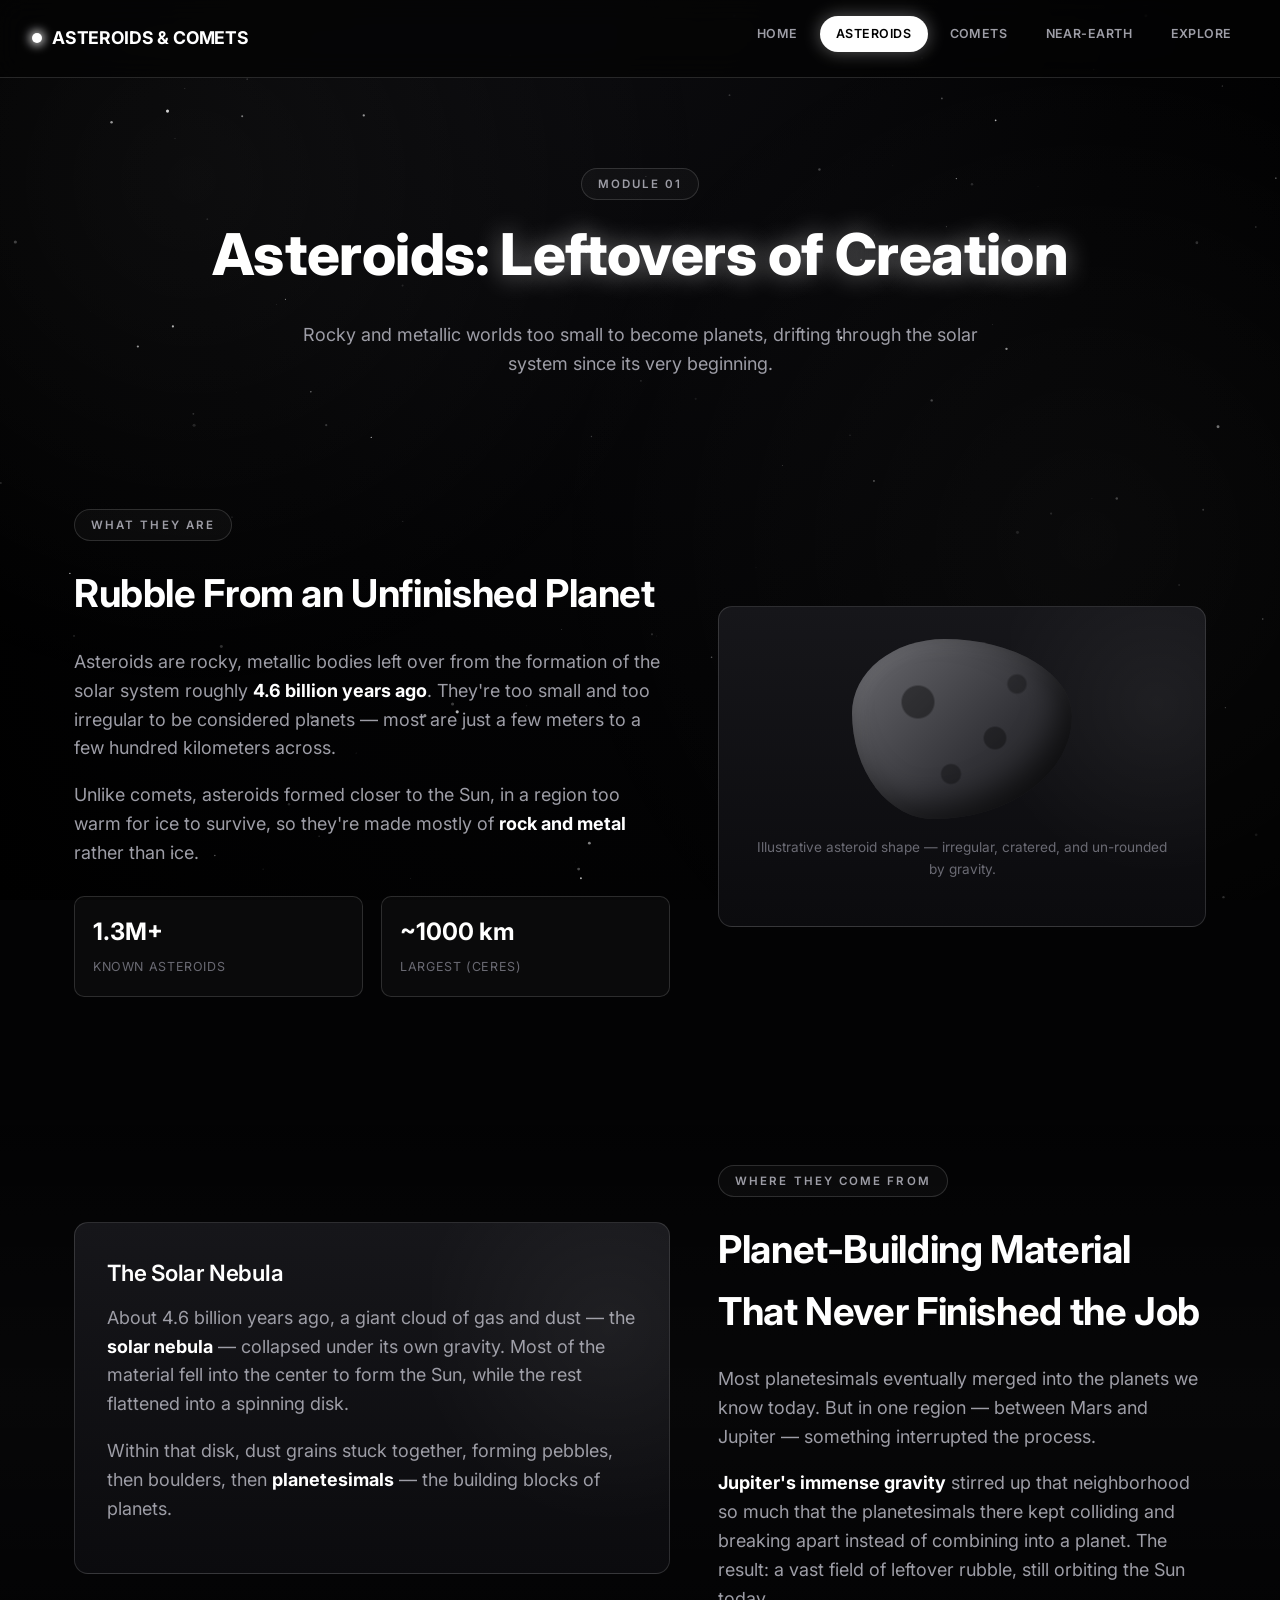
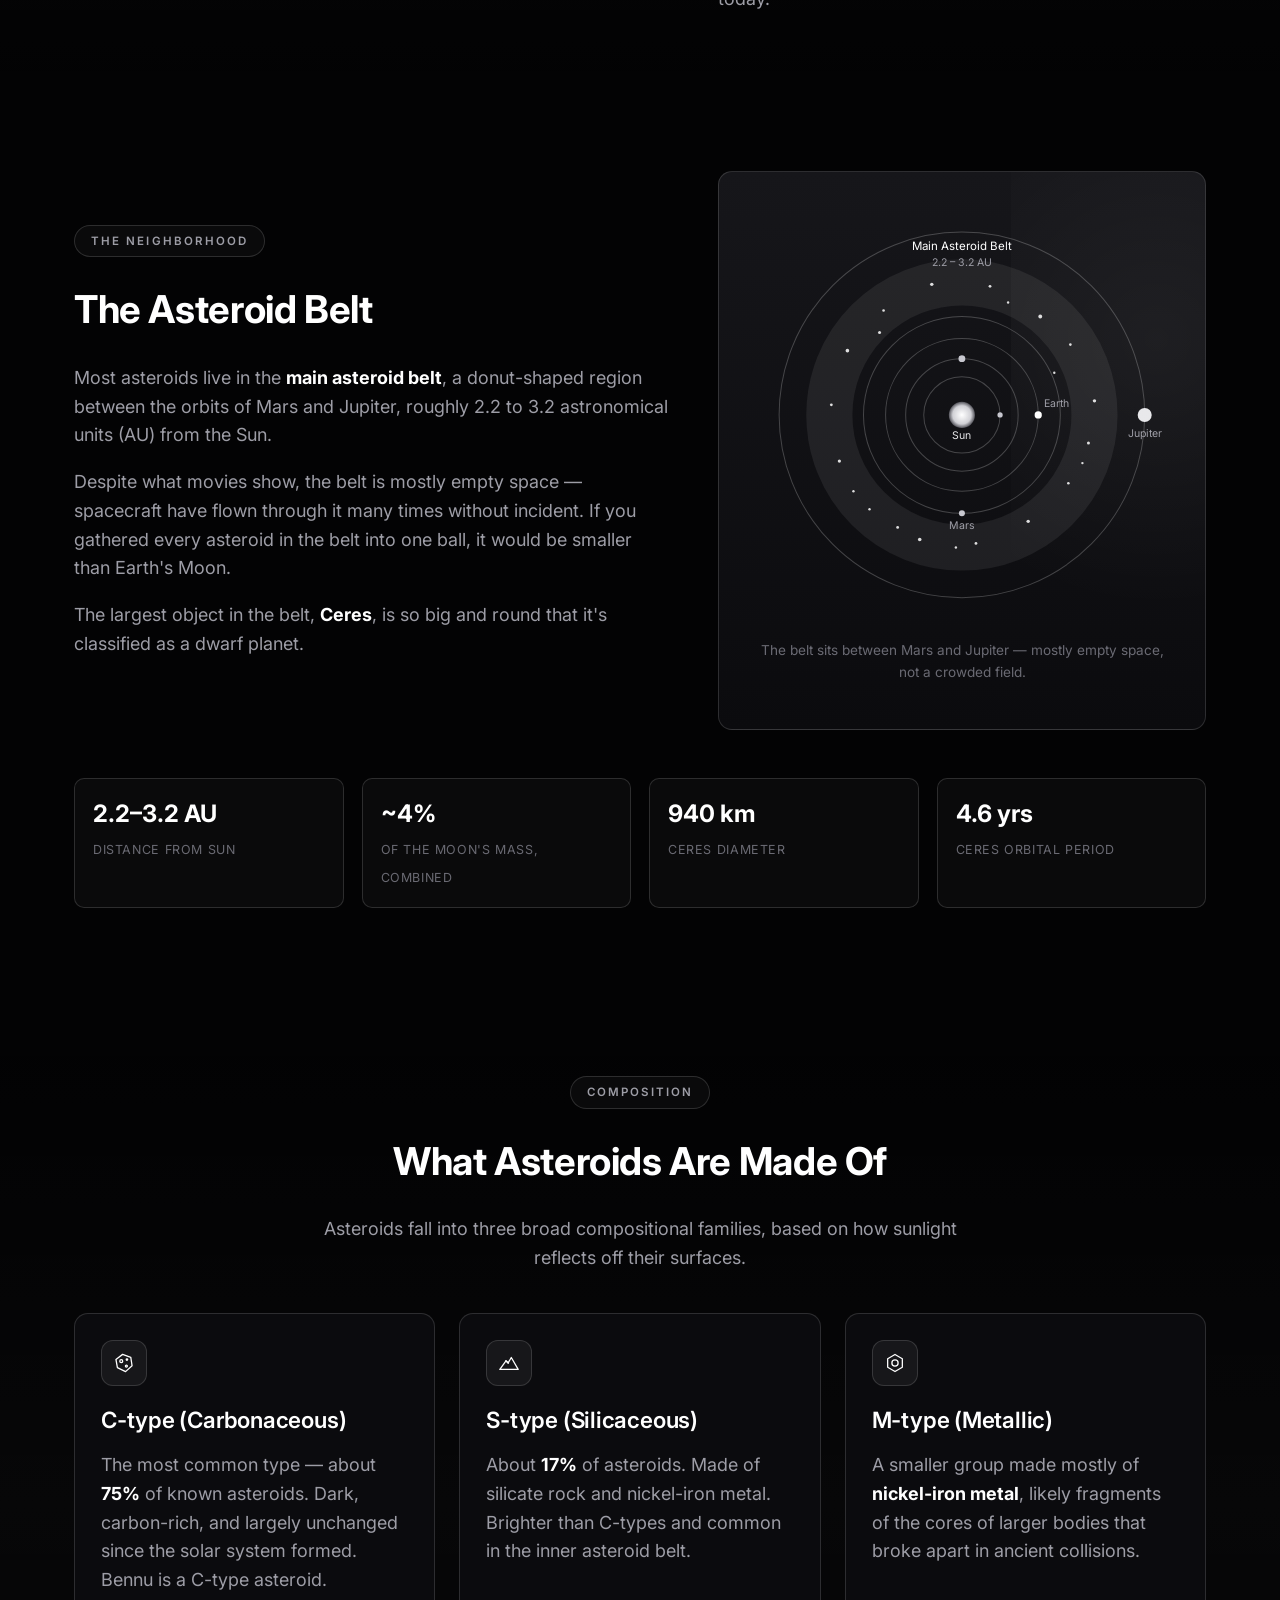
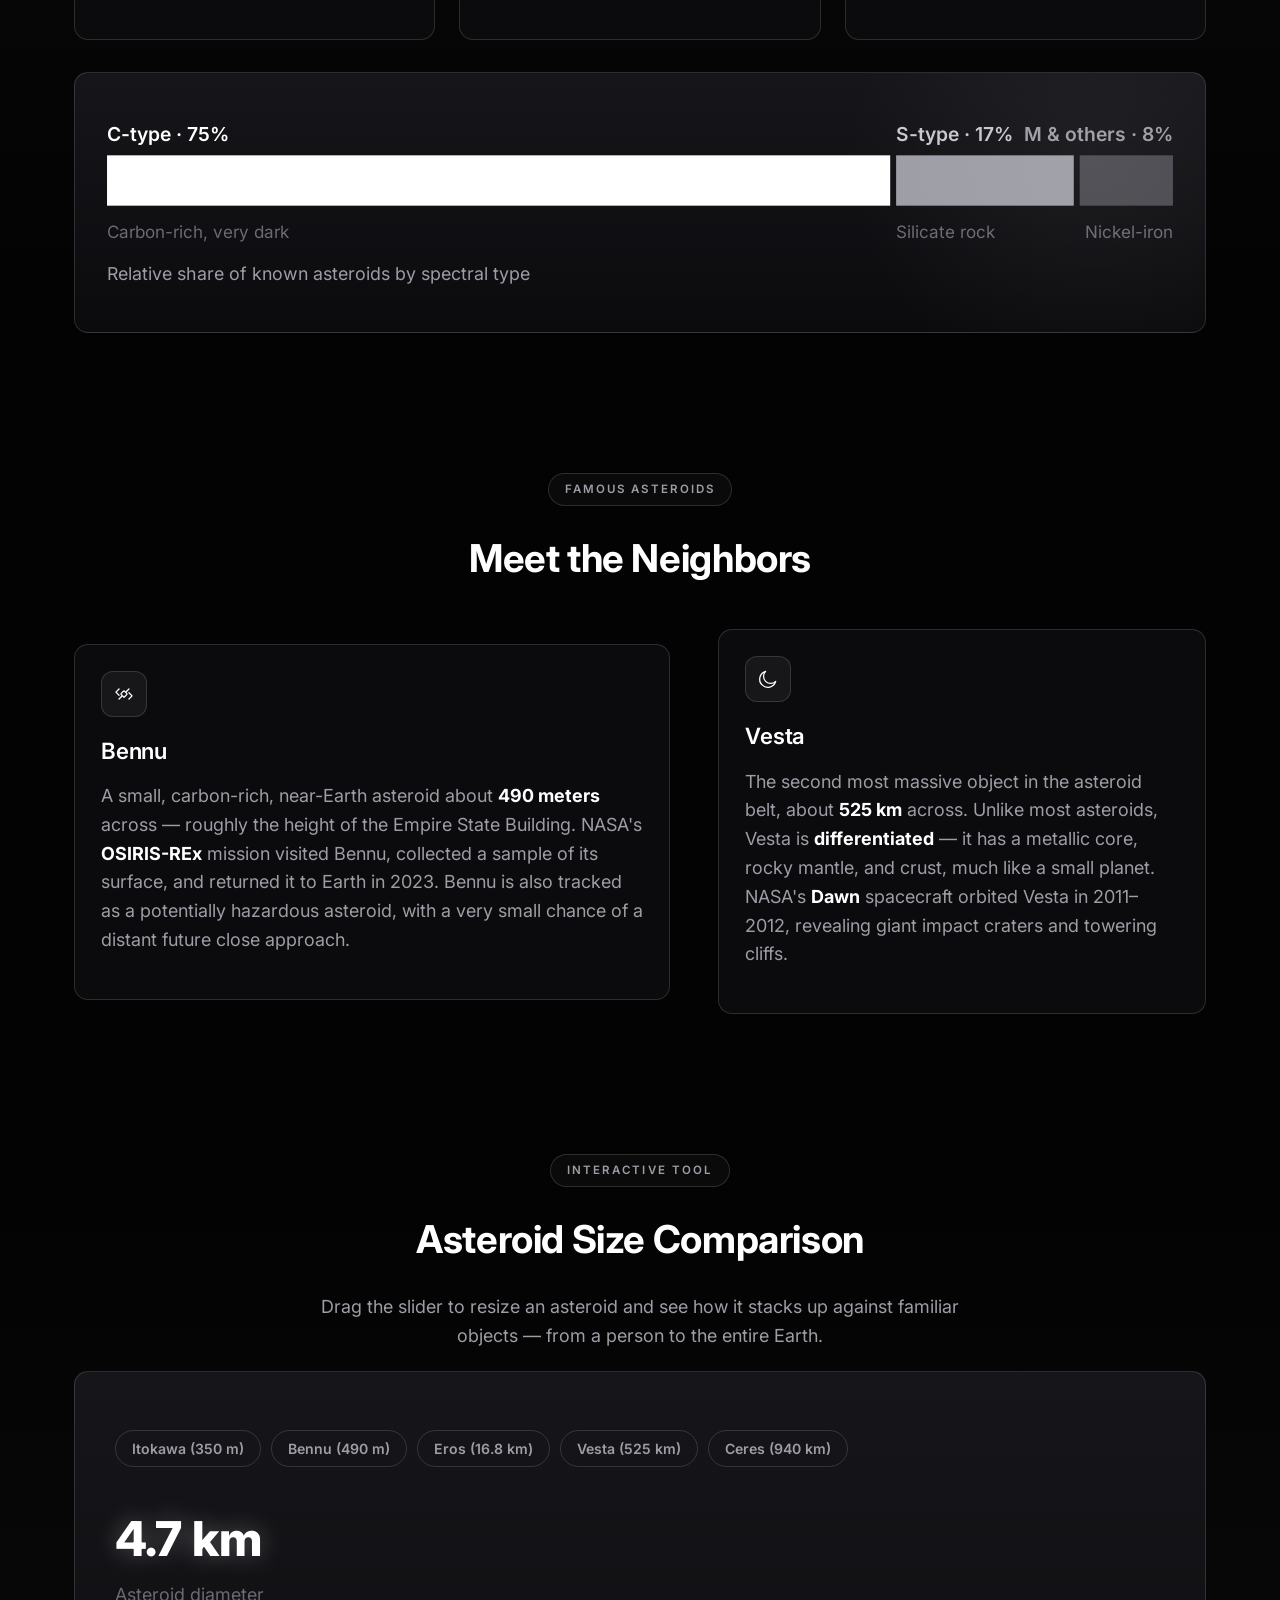
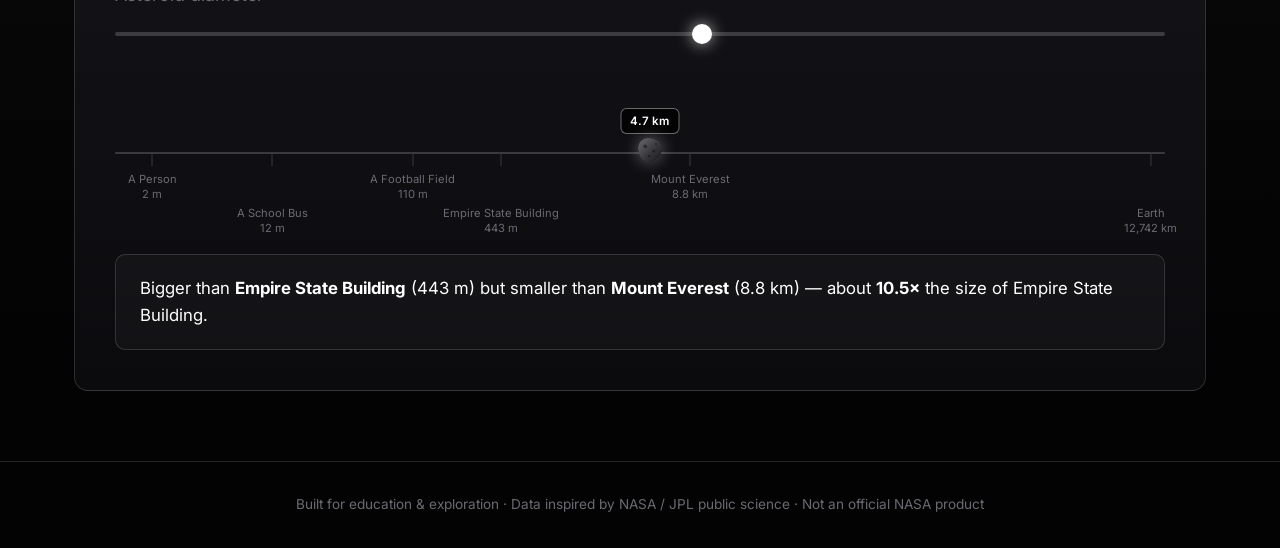
==== asteroids.html @ 19e5eb54 "Build interactive Asteroids & Comets educational site A five-page static site (plain HTML/CSS/JS, no" ====
<!DOCTYPE html>
<html lang="en">
<head>
<meta charset="UTF-8">
<meta name="viewport" content="width=device-width, initial-scale=1.0">
<title>Asteroids | Asteroids &amp; Comets</title>
<meta name="description" content="What asteroids are, where they come from, the asteroid belt, their composition, and famous asteroids like Bennu and Vesta — with an interactive size comparison tool.">
<link rel="preconnect" href="https://fonts.googleapis.com">
<link href="https://fonts.googleapis.com/css2?family=Inter:wght@400;500;600;700;800;900&display=swap" rel="stylesheet">
<link rel="stylesheet" href="css/style.css">
</head>
<body>

<canvas id="starfield"></canvas>
<div class="nebula-glow"></div>

<nav class="site-nav">
  <a href="index.html" class="nav-logo"><span class="dot"></span> ASTEROIDS &amp; COMETS</a>
  <button class="nav-toggle" aria-label="Toggle navigation"><span></span></button>
  <ul class="nav-links">
    <li><a href="index.html">Home</a></li>
    <li><a href="asteroids.html">Asteroids</a></li>
    <li><a href="comets.html">Comets</a></li>
    <li><a href="near-earth.html">Near-Earth</a></li>
    <li><a href="explore.html">Explore</a></li>
  </ul>
</nav>

<header class="page-hero container">
  <span class="eyebrow">Module 01</span>
  <h1>Asteroids: <span class="glow-text">Leftovers of Creation</span></h1>
  <p class="lead" style="max-width:700px;margin:0 auto;">Rocky and metallic worlds too small to become planets, drifting through the solar system since its very beginning.</p>
</header>

<section class="section container">
  <div class="grid-2 fade-up">
    <div>
      <span class="eyebrow">What They Are</span>
      <h2>Rubble From an Unfinished Planet</h2>
      <p>Asteroids are rocky, metallic bodies left over from the formation of the solar system roughly <strong>4.6 billion years ago</strong>. They're too small and too irregular to be considered planets — most are just a few meters to a few hundred kilometers across.</p>
      <p>Unlike comets, asteroids formed closer to the Sun, in a region too warm for ice to survive, so they're made mostly of <strong>rock and metal</strong> rather than ice.</p>
      <div class="stat-row">
        <div class="stat"><span class="num">1.3M+</span><span class="label">Known Asteroids</span></div>
        <div class="stat"><span class="num">~1000 km</span><span class="label">Largest (Ceres)</span></div>
      </div>
    </div>
    <div class="panel fade-up">
      <div class="rock" style="width:220px;height:180px;margin:0 auto;"></div>
      <p class="text-center" style="margin-top:18px;color:var(--text-dim);font-size:0.85rem;">Illustrative asteroid shape — irregular, cratered, and un-rounded by gravity.</p>
    </div>
  </div>
</section>

<section class="section section-alt">
  <div class="container">
    <div class="grid-2 fade-up">
      <div class="panel">
        <h3>The Solar Nebula</h3>
        <p>About 4.6 billion years ago, a giant cloud of gas and dust — the <strong>solar nebula</strong> — collapsed under its own gravity. Most of the material fell into the center to form the Sun, while the rest flattened into a spinning disk.</p>
        <p>Within that disk, dust grains stuck together, forming pebbles, then boulders, then <strong>planetesimals</strong> — the building blocks of planets.</p>
      </div>
      <div>
        <span class="eyebrow">Where They Come From</span>
        <h2>Planet-Building Material That Never Finished the Job</h2>
        <p>Most planetesimals eventually merged into the planets we know today. But in one region — between Mars and Jupiter — something interrupted the process.</p>
        <p><strong>Jupiter's immense gravity</strong> stirred up that neighborhood so much that the planetesimals there kept colliding and breaking apart instead of combining into a planet. The result: a vast field of leftover rubble, still orbiting the Sun today.</p>
      </div>
    </div>
  </div>
</section>

<section class="section container">
  <div class="grid-2 fade-up">
    <div>
      <span class="eyebrow">The Neighborhood</span>
      <h2>The Asteroid Belt</h2>
      <p>Most asteroids live in the <strong>main asteroid belt</strong>, a donut-shaped region between the orbits of Mars and Jupiter, roughly 2.2 to 3.2 astronomical units (AU) from the Sun.</p>
      <p>Despite what movies show, the belt is mostly empty space — spacecraft have flown through it many times without incident. If you gathered every asteroid in the belt into one ball, it would be smaller than Earth's Moon.</p>
      <p>The largest object in the belt, <strong>Ceres</strong>, is so big and round that it's classified as a dwarf planet.</p>
    </div>
    <div class="panel">
      <svg class="diagram" viewBox="0 0 420 420" role="img" aria-label="Top-down diagram of the solar system showing the main asteroid belt between Mars and Jupiter">
        <defs>
          <radialGradient id="sunGrad">
            <stop offset="0%" stop-color="#ffffff"/>
            <stop offset="70%" stop-color="#d0d0d5"/>
            <stop offset="100%" stop-color="#55555c"/>
          </radialGradient>
        </defs>
        <!-- belt band -->
        <circle cx="210" cy="210" r="132" fill="none" stroke="rgba(255,255,255,0.07)" stroke-width="46"/>
        <!-- planet orbits -->
        <g fill="none" stroke="rgba(255,255,255,0.22)" stroke-width="1">
          <circle cx="210" cy="210" r="38"/>
          <circle cx="210" cy="210" r="56"/>
          <circle cx="210" cy="210" r="76"/>
          <circle cx="210" cy="210" r="98"/>
          <circle cx="210" cy="210" r="182"/>
        </g>
        <!-- asteroid field -->
        <g fill="rgba(255,255,255,0.85)">
          <circle cx="342" cy="196" r="1.7"/><circle cx="318" cy="140" r="1.3"/>
          <circle cx="288" cy="112" r="1.9"/><circle cx="238" cy="82" r="1.4"/>
          <circle cx="180" cy="80" r="1.7"/><circle cx="132" cy="106" r="1.3"/>
          <circle cx="96" cy="146" r="1.8"/><circle cx="80" cy="200" r="1.4"/>
          <circle cx="88" cy="256" r="1.6"/><circle cx="118" cy="304" r="1.2"/>
          <circle cx="168" cy="334" r="1.8"/><circle cx="224" cy="338" r="1.4"/>
          <circle cx="276" cy="316" r="1.7"/><circle cx="316" cy="278" r="1.3"/>
          <circle cx="336" cy="238" r="1.5"/><circle cx="302" cy="168" r="1.2"/>
          <circle cx="256" cy="98" r="1.2"/><circle cx="146" cy="322" r="1.4"/>
          <circle cx="102" cy="286" r="1.2"/><circle cx="128" cy="128" r="1.5"/>
          <circle cx="204" cy="342" r="1.2"/><circle cx="330" cy="258" r="1.2"/>
        </g>
        <!-- planets -->
        <circle cx="248" cy="210" r="2.6" fill="#c7c7cf"/>
        <circle cx="210" cy="154" r="3.4" fill="#c7c7cf"/>
        <circle cx="286" cy="210" r="3.6" fill="#ffffff"/>
        <circle cx="210" cy="308" r="3" fill="#c7c7cf"/>
        <circle cx="392" cy="210" r="7" fill="#e7e7ea"/>
        <!-- sun -->
        <circle cx="210" cy="210" r="13" fill="url(#sunGrad)"/>
        <!-- labels -->
        <g fill="#9d9da6" font-family="Inter, sans-serif" font-size="10.5">
          <text x="210" y="234" text-anchor="middle" fill="#e7e7ea">Sun</text>
          <text x="292" y="202" >Earth</text>
          <text x="210" y="324" text-anchor="middle">Mars</text>
          <text x="392" y="232" text-anchor="middle">Jupiter</text>
          <text x="210" y="46" text-anchor="middle" fill="#ffffff" font-size="11.5">Main Asteroid Belt</text>
          <text x="210" y="62" text-anchor="middle">2.2 – 3.2 AU</text>
        </g>
      </svg>
      <p class="diagram-caption">The belt sits between Mars and Jupiter — mostly empty space, not a crowded field.</p>
    </div>
  </div>

  <div class="stat-row" style="margin-top:48px;">
    <div class="stat"><span class="num">2.2–3.2 AU</span><span class="label">Distance from Sun</span></div>
    <div class="stat"><span class="num">~4%</span><span class="label">of the Moon's mass, combined</span></div>
    <div class="stat"><span class="num">940 km</span><span class="label">Ceres diameter</span></div>
    <div class="stat"><span class="num">4.6 yrs</span><span class="label">Ceres orbital period</span></div>
  </div>
</section>

<section class="section section-alt">
  <div class="container">
    <div class="text-center fade-up" style="margin-bottom:40px;">
      <span class="eyebrow">Composition</span>
      <h2>What Asteroids Are Made Of</h2>
      <p style="max-width:640px;margin:0 auto;">Asteroids fall into three broad compositional families, based on how sunlight reflects off their surfaces.</p>
    </div>
    <div class="grid-3">
      <div class="card fade-up">
        <div class="card-icon" data-icon="rock"></div>
        <h3>C-type (Carbonaceous)</h3>
        <p>The most common type — about <strong>75%</strong> of known asteroids. Dark, carbon-rich, and largely unchanged since the solar system formed. Bennu is a C-type asteroid.</p>
      </div>
      <div class="card fade-up">
        <div class="card-icon" data-icon="mountain"></div>
        <h3>S-type (Silicaceous)</h3>
        <p>About <strong>17%</strong> of asteroids. Made of silicate rock and nickel-iron metal. Brighter than C-types and common in the inner asteroid belt.</p>
      </div>
      <div class="card fade-up">
        <div class="card-icon" data-icon="gear"></div>
        <h3>M-type (Metallic)</h3>
        <p>A smaller group made mostly of <strong>nickel-iron metal</strong>, likely fragments of the cores of larger bodies that broke apart in ancient collisions.</p>
      </div>
    </div>

    <div class="panel fade-up" style="margin-top:32px;">
      <svg class="diagram" viewBox="0 0 720 132" role="img" aria-label="Bar chart showing asteroid composition: C-type 75 percent, S-type 17 percent, M-type and others 8 percent">
        <g font-family="Inter, sans-serif">
          <rect x="0" y="34" width="529" height="34" fill="#ffffff"/>
          <rect x="533" y="34" width="120" height="34" fill="#9d9da6"/>
          <rect x="657" y="34" width="63" height="34" fill="#4a4a50"/>

          <text x="0" y="24" fill="#ffffff" font-size="13" font-weight="600">C-type · 75%</text>
          <text x="533" y="24" fill="#c7c7cf" font-size="13" font-weight="600">S-type · 17%</text>
          <text x="720" y="24" text-anchor="end" fill="#9d9da6" font-size="13" font-weight="600">M &amp; others · 8%</text>

          <text x="0" y="90" fill="#6a6a73" font-size="11.5">Carbon-rich, very dark</text>
          <text x="533" y="90" fill="#6a6a73" font-size="11.5">Silicate rock</text>
          <text x="720" y="90" text-anchor="end" fill="#6a6a73" font-size="11.5">Nickel-iron</text>

          <text x="0" y="118" fill="#9d9da6" font-size="12">Relative share of known asteroids by spectral type</text>
        </g>
      </svg>
    </div>
  </div>
</section>

<section class="section container">
  <div class="text-center fade-up" style="margin-bottom:40px;">
    <span class="eyebrow">Famous Asteroids</span>
    <h2>Meet the Neighbors</h2>
  </div>
  <div class="grid-2 fade-up">
    <div class="card">
      <div class="card-icon" data-icon="satellite"></div>
      <h3>Bennu</h3>
      <p>A small, carbon-rich, near-Earth asteroid about <strong>490 meters</strong> across — roughly the height of the Empire State Building. NASA's <strong>OSIRIS-REx</strong> mission visited Bennu, collected a sample of its surface, and returned it to Earth in 2023. Bennu is also tracked as a potentially hazardous asteroid, with a very small chance of a distant future close approach.</p>
    </div>
    <div class="card">
      <div class="card-icon" data-icon="moon"></div>
      <h3>Vesta</h3>
      <p>The second most massive object in the asteroid belt, about <strong>525 km</strong> across. Unlike most asteroids, Vesta is <strong>differentiated</strong> — it has a metallic core, rocky mantle, and crust, much like a small planet. NASA's <strong>Dawn</strong> spacecraft orbited Vesta in 2011–2012, revealing giant impact craters and towering cliffs.</p>
    </div>
  </div>
</section>

<section class="section section-alt">
  <div class="container">
    <div class="text-center fade-up" style="margin-bottom:20px;">
      <span class="eyebrow">Interactive Tool</span>
      <h2>Asteroid Size Comparison</h2>
      <p style="max-width:640px;margin:0 auto;">Drag the slider to resize an asteroid and see how it stacks up against familiar objects — from a person to the entire Earth.</p>
    </div>

    <div class="tool-panel fade-up">
      <div class="tool-presets" id="presetButtons"></div>

      <div class="size-readout" id="sizeReadout">490 m</div>
      <p style="color:var(--text-dim);margin-bottom:0;">Asteroid diameter</p>

      <input type="range" min="0" max="1000" value="560" step="1" class="range-slider" id="sizeSlider" aria-label="Asteroid diameter">

      <div class="scale-track-wrap">
        <div class="scale-track" id="scaleTrack">
          <!-- ticks + marker injected by JS -->
        </div>
      </div>

      <div class="tool-description" id="toolDescription">
        Loading comparison…
      </div>
    </div>
  </div>
</section>

<footer class="site-footer">
  <div class="container">
    Built for education &amp; exploration · Data inspired by NASA / JPL public science · Not an official NASA product
  </div>
</footer>

<script src="js/icons.js"></script>
<script src="js/stars.js"></script>
<script src="js/main.js"></script>
<script src="js/asteroid-tool.js"></script>
</body>
</html>
---- css/style.css ----
/* =========================================================
   Asteroids & Comets — Space Exploration Site
   Shared stylesheet — monochrome / Inter
   ========================================================= */

:root {
  --black: #000000;
  --bg-void: #030304;
  --bg-panel: #0b0b0e;
  --bg-panel-light: #16161a;

  --white: #ffffff;
  --gray-100: #e7e7ea;
  --gray-200: #c7c7cf;
  --gray-300: #9d9da6;
  --gray-500: #6a6a73;
  --gray-700: #38383f;

  --border: rgba(255, 255, 255, 0.14);
  --border-strong: rgba(255, 255, 255, 0.4);
  --glow: rgba(255, 255, 255, 0.35);
  --glow-soft: rgba(255, 255, 255, 0.14);

  --text-primary: var(--white);
  --text-secondary: var(--gray-300);
  --text-dim: var(--gray-500);

  --font-display: 'Inter', sans-serif;
  --font-body: 'Inter', sans-serif;

  --radius: 14px;
  --max-width: 1180px;
}

* { box-sizing: border-box; }

html {
  scroll-behavior: smooth;
}

body {
  margin: 0;
  background: var(--bg-void);
  color: var(--text-primary);
  font-family: var(--font-body);
  font-size: 18px;
  line-height: 1.6;
  overflow-x: hidden;
  min-height: 100vh;
}

h1, h2, h3, h4 {
  font-family: var(--font-display);
  font-weight: 700;
  letter-spacing: -0.01em;
  margin: 0 0 0.6em;
  color: var(--text-primary);
}

h1 { font-size: clamp(2.2rem, 5vw, 3.6rem); line-height: 1.12; font-weight: 800; }
h2 { font-size: clamp(1.7rem, 3.4vw, 2.4rem); font-weight: 700; }
h3 { font-size: clamp(1.15rem, 2.2vw, 1.4rem); font-weight: 600; }

p { color: var(--text-secondary); margin: 0 0 1em; }

a { color: var(--text-primary); text-decoration: none; }

ul { padding-left: 1.2em; color: var(--text-secondary); }
li { margin-bottom: 0.5em; }

strong { color: var(--text-primary); font-weight: 700; }

.container {
  max-width: var(--max-width);
  margin: 0 auto;
  padding: 0 24px;
  position: relative;
  z-index: 2;
}

/* -------------------- Starfield canvas -------------------- */
#starfield {
  position: fixed;
  inset: 0;
  width: 100%;
  height: 100%;
  z-index: 0;
  background: radial-gradient(ellipse at 50% -10%, #0c0c0f 0%, #030304 55%, #000000 100%);
}

.nebula-glow {
  position: fixed;
  inset: 0;
  z-index: 0;
  pointer-events: none;
  background:
    radial-gradient(circle at 15% 20%, rgba(255, 255, 255, 0.045), transparent 40%),
    radial-gradient(circle at 85% 60%, rgba(255, 255, 255, 0.035), transparent 45%);
}

/* -------------------- Navigation -------------------- */
.site-nav {
  position: sticky;
  top: 0;
  z-index: 100;
  display: flex;
  align-items: center;
  justify-content: space-between;
  padding: 16px 32px;
  background: rgba(3, 3, 4, 0.7);
  backdrop-filter: blur(14px);
  -webkit-backdrop-filter: blur(14px);
  border-bottom: 1px solid var(--border);
}

.nav-logo {
  font-family: var(--font-display);
  font-size: 1.1rem;
  font-weight: 700;
  color: var(--text-primary);
  display: flex;
  align-items: center;
  gap: 10px;
  letter-spacing: -0.01em;
}

.nav-logo .dot {
  width: 10px;
  height: 10px;
  border-radius: 50%;
  background: var(--white);
  box-shadow: 0 0 10px 3px rgba(255, 255, 255, 0.7);
  flex-shrink: 0;
}

.nav-links {
  display: flex;
  gap: 6px;
  list-style: none;
  margin: 0;
  padding: 0;
}

.nav-links a {
  display: inline-block;
  padding: 8px 16px;
  border-radius: 999px;
  color: var(--text-secondary);
  font-family: var(--font-display);
  font-size: 0.78rem;
  font-weight: 600;
  letter-spacing: 0.04em;
  text-transform: uppercase;
  transition: color 0.25s ease, background 0.25s ease, box-shadow 0.25s ease;
}

.nav-links a:hover {
  color: var(--text-primary);
  background: rgba(255, 255, 255, 0.06);
}

.nav-links a.active {
  color: var(--black);
  background: var(--white);
  box-shadow: 0 0 18px rgba(255, 255, 255, 0.35);
}

.nav-toggle {
  display: none;
  background: none;
  border: 1px solid var(--border);
  border-radius: 8px;
  width: 42px;
  height: 38px;
  cursor: pointer;
  position: relative;
}
.nav-toggle span, .nav-toggle::before, .nav-toggle::after {
  content: '';
  position: absolute;
  left: 9px;
  right: 9px;
  height: 2px;
  background: var(--text-primary);
  transition: transform 0.2s ease, opacity 0.2s ease;
}
.nav-toggle::before { top: 12px; }
.nav-toggle span { top: 18px; }
.nav-toggle::after { top: 24px; }

@media (max-width: 820px) {
  .nav-toggle { display: block; }
  .nav-links {
    position: absolute;
    top: 100%;
    left: 0;
    right: 0;
    flex-direction: column;
    background: rgba(3, 3, 4, 0.98);
    border-bottom: 1px solid var(--border);
    padding: 10px 20px 20px;
    display: none;
    gap: 4px;
  }
  .nav-links.open { display: flex; }
  .nav-links a { display: block; }
}

/* -------------------- Buttons -------------------- */
.btn {
  display: inline-flex;
  align-items: center;
  gap: 8px;
  padding: 13px 28px;
  border-radius: 999px;
  font-family: var(--font-display);
  font-size: 0.82rem;
  font-weight: 600;
  letter-spacing: 0.04em;
  text-transform: uppercase;
  cursor: pointer;
  background: transparent;
  border: 1px solid var(--border-strong);
  color: var(--text-primary);
  transition: transform 0.2s ease, box-shadow 0.2s ease, background 0.2s ease, border-color 0.2s ease;
}

.btn-primary {
  border-color: rgba(255, 255, 255, 0.55);
}
.btn-primary:hover {
  transform: translateY(-2px);
  background: rgba(255, 255, 255, 0.08);
  box-shadow: 0 6px 30px rgba(255, 255, 255, 0.25);
  border-color: var(--white);
}

.btn-outline {
  border-color: var(--border);
}
.btn-outline:hover {
  transform: translateY(-2px);
  background: rgba(255, 255, 255, 0.05);
  border-color: var(--border-strong);
  box-shadow: 0 6px 24px rgba(255, 255, 255, 0.12);
}

/* -------------------- Layout helpers -------------------- */
.page-hero {
  padding-top: 90px;
  padding-bottom: 60px;
  text-align: center;
}

.eyebrow {
  display: inline-block;
  font-family: var(--font-display);
  font-size: 0.72rem;
  font-weight: 600;
  letter-spacing: 0.18em;
  text-transform: uppercase;
  color: var(--text-secondary);
  padding: 6px 16px;
  border: 1px solid var(--border);
  border-radius: 999px;
  background: rgba(255, 255, 255, 0.03);
  margin-bottom: 22px;
}

.section {
  padding-top: 70px;
  padding-bottom: 70px;
  position: relative;
}

.section-alt {
  background: linear-gradient(180deg, transparent, rgba(255, 255, 255, 0.02), transparent);
}

.grid-2 {
  display: grid;
  grid-template-columns: 1.1fr 0.9fr;
  gap: 48px;
  align-items: center;
}

.grid-3 {
  display: grid;
  grid-template-columns: repeat(3, 1fr);
  gap: 24px;
}

.grid-4 {
  display: grid;
  grid-template-columns: repeat(4, 1fr);
  gap: 24px;
}

@media (max-width: 1100px) {
  .grid-4 { grid-template-columns: repeat(2, 1fr); }
}

@media (max-width: 900px) {
  .grid-2, .grid-3 { grid-template-columns: 1fr; }
}

@media (max-width: 600px) {
  .grid-4 { grid-template-columns: 1fr; }
}

.panel {
  background: linear-gradient(180deg, var(--bg-panel-light), var(--bg-panel));
  border: 1px solid var(--border);
  border-radius: var(--radius);
  padding: 32px;
  position: relative;
  overflow: hidden;
}

.panel::before {
  content: '';
  position: absolute;
  top: -40%;
  right: -20%;
  width: 60%;
  height: 140%;
  background: radial-gradient(circle, rgba(255, 255, 255, 0.05), transparent 65%);
  pointer-events: none;
}

.card {
  background: var(--bg-panel);
  border: 1px solid var(--border);
  border-radius: var(--radius);
  padding: 26px;
  transition: transform 0.25s ease, border-color 0.25s ease, box-shadow 0.25s ease;
}
.card:hover {
  transform: translateY(-4px);
  border-color: var(--border-strong);
  box-shadow: 0 16px 44px rgba(255, 255, 255, 0.08);
}

.card-icon {
  width: 46px;
  height: 46px;
  border-radius: 12px;
  display: flex;
  align-items: center;
  justify-content: center;
  margin-bottom: 16px;
  background: rgba(255, 255, 255, 0.05);
  border: 1px solid var(--border);
  color: var(--text-primary);
}
.card-icon svg { width: 22px; height: 22px; }

.stat-row {
  display: flex;
  flex-wrap: wrap;
  gap: 18px;
  margin: 28px 0;
}

.stat {
  flex: 1 1 140px;
  background: rgba(255, 255, 255, 0.03);
  border: 1px solid var(--border);
  border-radius: 10px;
  padding: 16px 18px;
}

.stat .num {
  font-family: var(--font-display);
  font-weight: 700;
  font-size: 1.5rem;
  color: var(--text-primary);
  display: block;
}
.stat .label {
  font-size: 0.78rem;
  color: var(--text-dim);
  text-transform: uppercase;
  letter-spacing: 0.05em;
}

.glow-text {
  color: var(--white);
  text-shadow: 0 0 26px rgba(255, 255, 255, 0.45);
}

.divider {
  height: 1px;
  background: linear-gradient(90deg, transparent, var(--border), transparent);
  margin: 60px 0;
}

/* -------------------- Home hero -------------------- */
.hero {
  min-height: 92vh;
  display: flex;
  flex-direction: column;
  align-items: center;
  justify-content: center;
  text-align: center;
  padding: 60px 24px;
  position: relative;
}

.hero-planet {
  position: absolute;
  bottom: -220px;
  left: 50%;
  transform: translateX(-50%);
  width: 640px;
  height: 640px;
  border-radius: 50%;
  background: radial-gradient(circle at 35% 30%, #2c2c31, #101013 60%, #030304 100%);
  box-shadow: 0 0 140px rgba(255, 255, 255, 0.08), inset -40px -30px 90px rgba(0, 0, 0, 0.6);
  opacity: 0.85;
  z-index: 1;
}

.hero h1 { position: relative; z-index: 2; margin-bottom: 20px; }
.hero p.lead {
  position: relative;
  z-index: 2;
  max-width: 640px;
  font-size: 1.15rem;
  margin: 0 auto 36px;
}
.hero-actions {
  position: relative;
  z-index: 2;
  display: flex;
  gap: 16px;
  flex-wrap: wrap;
  justify-content: center;
}

/* -------------------- Section nav cards (home) -------------------- */
.explore-cards {
  padding-top: 30px;
  padding-bottom: 100px;
}

.explore-card {
  position: relative;
  border-radius: var(--radius);
  padding: 34px 28px;
  overflow: hidden;
  border: 1px solid var(--border);
  background: var(--bg-panel);
  min-height: 260px;
  display: flex;
  flex-direction: column;
  justify-content: flex-end;
  transition: transform 0.3s ease, box-shadow 0.3s ease, border-color 0.3s ease;
}
.explore-card:hover {
  transform: translateY(-6px);
  border-color: var(--border-strong);
  box-shadow: 0 20px 60px rgba(255, 255, 255, 0.1);
}

.explore-card .card-icon { margin-bottom: 22px; }

.explore-card .tag {
  font-family: var(--font-display);
  font-size: 0.68rem;
  font-weight: 600;
  letter-spacing: 0.15em;
  text-transform: uppercase;
  color: var(--text-dim);
  margin-bottom: 10px;
}

.explore-card h3 { margin-bottom: 8px; }
.explore-card p { font-size: 0.95rem; margin-bottom: 18px; }

/* -------------------- Footer -------------------- */
.site-footer {
  border-top: 1px solid var(--border);
  padding: 32px 0;
  text-align: center;
  color: var(--text-dim);
  font-size: 0.85rem;
  position: relative;
  z-index: 2;
}

/* -------------------- Decorative rock / asteroid shapes -------------------- */
.rock {
  border-radius: 42% 58% 63% 37% / 41% 43% 57% 59%;
  background: linear-gradient(135deg, #6b6b70, #333338 60%, #1a1a1d);
  box-shadow: inset -14px -14px 30px rgba(0, 0, 0, 0.6), inset 8px 8px 18px rgba(255, 255, 255, 0.05);
  position: relative;
}
.rock::after {
  content: '';
  position: absolute;
  inset: 0;
  border-radius: inherit;
  background-image:
    radial-gradient(circle at 30% 35%, rgba(0,0,0,0.4) 0 8%, transparent 9%),
    radial-gradient(circle at 65% 55%, rgba(0,0,0,0.35) 0 6%, transparent 7%),
    radial-gradient(circle at 45% 75%, rgba(0,0,0,0.32) 0 5%, transparent 6%),
    radial-gradient(circle at 75% 25%, rgba(0,0,0,0.3) 0 4%, transparent 5%);
}

/* -------------------- Scrollbar -------------------- */
::-webkit-scrollbar { width: 10px; }
::-webkit-scrollbar-track { background: var(--bg-void); }
::-webkit-scrollbar-thumb { background: var(--gray-700); border-radius: 6px; }
::-webkit-scrollbar-thumb:hover { background: var(--gray-500); }

/* -------------------- Utility -------------------- */
.text-center { text-align: center; }
.mt-0 { margin-top: 0; }
.mb-0 { margin-bottom: 0; }
.fade-up {
  opacity: 0;
  transform: translateY(24px);
  transition: opacity 0.7s ease, transform 0.7s ease;
}
.fade-up.visible {
  opacity: 1;
  transform: translateY(0);
}

/* -------------------- Inline diagram wrapper -------------------- */
.diagram {
  width: 100%;
  height: auto;
  display: block;
}
.diagram-caption {
  text-align: center;
  color: var(--text-dim);
  font-size: 0.85rem;
  margin-top: 14px;
}

/* =========================================================
   Interactive: Asteroid Size Comparison Tool
   ========================================================= */
.tool-panel {
  background: linear-gradient(180deg, var(--bg-panel-light), var(--bg-panel));
  border: 1px solid var(--border);
  border-radius: var(--radius);
  padding: 40px;
}

.tool-presets {
  display: flex;
  flex-wrap: wrap;
  gap: 10px;
  margin: 18px 0 34px;
}

.preset-btn {
  background: transparent;
  border: 1px solid var(--border);
  color: var(--text-secondary);
  font-family: var(--font-body);
  font-weight: 600;
  font-size: 0.88rem;
  padding: 9px 16px;
  border-radius: 999px;
  cursor: pointer;
  transition: all 0.2s ease;
}
.preset-btn:hover { border-color: var(--border-strong); color: var(--text-primary); }
.preset-btn.active {
  background: var(--white);
  color: var(--black);
  border-color: var(--white);
  box-shadow: 0 0 18px rgba(255, 255, 255, 0.3);
}

.size-readout {
  font-family: var(--font-display);
  font-weight: 800;
  font-size: clamp(2rem, 5vw, 3rem);
  color: var(--text-primary);
  text-shadow: 0 0 24px rgba(255, 255, 255, 0.3);
  margin-bottom: 4px;
}

.range-slider {
  width: 100%;
  appearance: none;
  -webkit-appearance: none;
  height: 4px;
  border-radius: 999px;
  background: rgba(255, 255, 255, 0.18);
  margin: 22px 0 46px;
  cursor: pointer;
}
.range-slider::-webkit-slider-thumb {
  appearance: none;
  -webkit-appearance: none;
  width: 20px;
  height: 20px;
  border-radius: 50%;
  background: var(--white);
  border: none;
  box-shadow: 0 0 16px rgba(255, 255, 255, 0.7);
  cursor: grab;
}
.range-slider::-moz-range-thumb {
  width: 20px;
  height: 20px;
  border-radius: 50%;
  background: var(--white);
  border: none;
  box-shadow: 0 0 16px rgba(255, 255, 255, 0.7);
  cursor: grab;
}

.scale-track-wrap {
  position: relative;
  padding-top: 60px;
  padding-bottom: 40px;
  margin-top: 10px;
}

.scale-track {
  position: relative;
  height: 2px;
  border-radius: 999px;
  background: rgba(255, 255, 255, 0.18);
}

.scale-marker {
  position: absolute;
  top: 50%;
  transform: translate(-50%, -50%);
  transition: left 0.25s ease;
  z-index: 3;
}
.scale-marker .rock-icon {
  width: 24px;
  height: 24px;
  margin: 0 auto 6px;
  box-shadow: 0 0 16px rgba(255, 255, 255, 0.35);
}
.scale-marker .marker-label {
  position: absolute;
  bottom: 34px;
  left: 50%;
  transform: translateX(-50%);
  white-space: nowrap;
  font-family: var(--font-display);
  font-size: 0.72rem;
  font-weight: 600;
  color: var(--text-primary);
  background: rgba(3, 3, 4, 0.9);
  padding: 3px 9px;
  border-radius: 6px;
  border: 1px solid var(--border-strong);
}

.scale-tick {
  position: absolute;
  top: 0;
  transform: translateX(-50%);
  width: 1px;
  height: 14px;
  background: var(--gray-700);
}
.scale-tick .tick-label {
  position: absolute;
  top: 20px;
  left: 50%;
  transform: translateX(-50%);
  font-size: 0.7rem;
  color: var(--text-dim);
  white-space: nowrap;
  text-align: center;
  line-height: 1.3;
}
.scale-tick.tick-row-2 .tick-label { top: 54px; }

.tool-description {
  margin-top: 60px;
  padding: 20px 24px;
  background: rgba(255, 255, 255, 0.03);
  border: 1px solid var(--border);
  border-radius: 10px;
  font-family: var(--font-body);
  font-size: 1.05rem;
  color: var(--text-primary);
}
.tool-description strong { color: var(--white); }

/* =========================================================
   Interactive: Comet Simulator
   ========================================================= */
.comet-stage {
  position: relative;
  width: 100%;
  height: 320px;
  border-radius: var(--radius);
  overflow: hidden;
  background: var(--bg-panel);
  border: 1px solid var(--border);
  margin: 30px 0;
}

.sun {
  position: absolute;
  left: -60px;
  top: 50%;
  transform: translateY(-50%);
  width: 160px;
  height: 160px;
  border-radius: 50%;
  background: radial-gradient(circle at 40% 40%, #ffffff, #d8d8dc 45%, #6a6a70 78%, transparent 100%);
  box-shadow: 0 0 90px 40px rgba(255, 255, 255, 0.18);
}

.comet-body {
  position: absolute;
  top: 50%;
  transform: translate(-50%, -50%);
  z-index: 4;
}

.comet-coma {
  position: absolute;
  top: 50%;
  left: 50%;
  border-radius: 50%;
  transform: translate(-50%, -50%);
  background: radial-gradient(circle, rgba(255, 255, 255, 0.9), rgba(255, 255, 255, 0.2) 55%, transparent 75%);
  z-index: 2;
  pointer-events: none;
}

.comet-nucleus {
  width: 16px;
  height: 16px;
  border-radius: 50%;
  background: radial-gradient(circle at 35% 35%, #f2f2f4, #9d9da6 55%, #4a4a50);
  box-shadow: 0 0 10px rgba(255, 255, 255, 0.6);
  position: relative;
  z-index: 3;
}

.comet-tail {
  position: absolute;
  top: 50%;
  left: 50%;
  transform-origin: left center;
  transform: translateY(-50%);
  z-index: 1;
  pointer-events: none;
}

.tail-ion {
  height: 3px;
  background: linear-gradient(90deg, rgba(255, 255, 255, 0.95), rgba(255, 255, 255, 0));
  border-radius: 4px;
}

.tail-dust {
  height: 46px;
  background: linear-gradient(90deg, rgba(230, 230, 233, 0.65), rgba(230, 230, 233, 0));
  clip-path: polygon(0% 46%, 0% 54%, 100% 100%, 100% 0%);
  transform-origin: left center;
}

.distance-readout {
  font-family: var(--font-display);
  font-weight: 800;
  font-size: clamp(1.8rem, 4vw, 2.6rem);
  color: var(--text-primary);
  text-shadow: 0 0 20px rgba(255, 255, 255, 0.3);
}

.comet-caption {
  text-align: center;
  color: var(--text-dim);
  font-size: 0.85rem;
  margin-top: 8px;
}

/* =========================================================
   Near-Earth Asteroids: timeline + Torino scale
   ========================================================= */
.timeline {
  position: relative;
  padding-left: 34px;
  margin: 30px 0;
}
.timeline::before {
  content: '';
  position: absolute;
  left: 9px;
  top: 6px;
  bottom: 6px;
  width: 2px;
  background: linear-gradient(180deg, var(--white), var(--gray-700));
}
.timeline-item {
  position: relative;
  padding-bottom: 34px;
}
.timeline-item:last-child { padding-bottom: 0; }
.timeline-item::before {
  content: '';
  position: absolute;
  left: -34px;
  top: 4px;
  width: 18px;
  height: 18px;
  border-radius: 50%;
  background: var(--bg-void);
  border: 2px solid var(--white);
  box-shadow: 0 0 12px rgba(255, 255, 255, 0.4);
}
.timeline-item .tl-date {
  font-family: var(--font-display);
  font-size: 0.78rem;
  font-weight: 600;
  letter-spacing: 0.06em;
  color: var(--text-dim);
  text-transform: uppercase;
  margin-bottom: 4px;
  display: block;
}
.timeline-item h4 {
  font-family: var(--font-display);
  margin: 0 0 6px;
  font-size: 1.05rem;
  font-weight: 700;
}
.timeline-item p { margin: 0; }

.torino-scale {
  display: flex;
  border-radius: 10px;
  overflow: hidden;
  height: 40px;
  margin: 20px 0 12px;
  border: 1px solid var(--border);
}
.torino-scale span {
  flex: 1;
  display: flex;
  align-items: center;
  justify-content: center;
  font-family: var(--font-display);
  font-size: 0.75rem;
  font-weight: 700;
}
.torino-legend {
  display: flex;
  justify-content: space-between;
  font-size: 0.78rem;
  color: var(--text-dim);
}

/* =========================================================
   Explore an Asteroid: interactive hotspot experience
   ========================================================= */
.daynight-toggle {
  display: inline-flex;
  border: 1px solid var(--border);
  border-radius: 999px;
  padding: 4px;
  gap: 4px;
  margin-bottom: 30px;
}
.daynight-toggle button {
  display: inline-flex;
  align-items: center;
  gap: 8px;
  border: none;
  background: transparent;
  color: var(--text-secondary);
  font-family: var(--font-display);
  font-size: 0.78rem;
  font-weight: 600;
  letter-spacing: 0.05em;
  text-transform: uppercase;
  padding: 9px 20px;
  border-radius: 999px;
  cursor: pointer;
  transition: all 0.25s ease;
}
.daynight-toggle button svg { width: 16px; height: 16px; }
.daynight-toggle button.active {
  background: var(--white);
  color: var(--black);
  box-shadow: 0 0 16px rgba(255, 255, 255, 0.35);
}

.explore-layout {
  display: grid;
  grid-template-columns: 1fr 1.05fr;
  gap: 40px;
  align-items: center;
}
@media (max-width: 900px) {
  .explore-layout { grid-template-columns: 1fr; }
}

.explore-stage {
  position: relative;
  height: 460px;
  border-radius: var(--radius);
  border: 1px solid var(--border);
  display: flex;
  align-items: center;
  justify-content: center;
  overflow: hidden;
  transition: background 0.6s ease;
}
.explore-stage.day {
  background: radial-gradient(circle at 30% 20%, rgba(255, 255, 255, 0.08), transparent 55%), var(--bg-panel);
}
.explore-stage.night {
  background: radial-gradient(circle at 70% 80%, rgba(255, 255, 255, 0.02), transparent 55%), #020203;
}

.asteroid-3d {
  width: 260px;
  height: 220px;
  position: relative;
  animation: driftRotate 22s linear infinite;
  transition: filter 0.6s ease;
}
.explore-stage.night .asteroid-3d { filter: brightness(0.4); }

@keyframes driftRotate {
  0% { transform: rotate(-4deg) rotateY(0deg); }
  50% { transform: rotate(4deg) rotateY(8deg); }
  100% { transform: rotate(-4deg) rotateY(0deg); }
}

.hotspot {
  position: absolute;
  width: 34px;
  height: 34px;
  border-radius: 50%;
  border: 1px solid var(--border-strong);
  background: rgba(3, 3, 4, 0.75);
  color: var(--text-primary);
  display: flex;
  align-items: center;
  justify-content: center;
  cursor: pointer;
  transform: translate(-50%, -50%);
  animation: hotspotPulse 2.4s ease-in-out infinite;
  transition: background 0.2s ease, transform 0.2s ease, color 0.2s ease;
  z-index: 5;
}
.hotspot svg { width: 16px; height: 16px; }
.hotspot:hover { transform: translate(-50%, -50%) scale(1.1); }
.hotspot.active {
  background: var(--white);
  color: var(--black);
}
@keyframes hotspotPulse {
  0%, 100% { box-shadow: 0 0 0 0 rgba(255, 255, 255, 0.35); }
  50% { box-shadow: 0 0 0 10px rgba(255, 255, 255, 0); }
}

.info-card-title {
  display: flex;
  align-items: center;
  gap: 12px;
  margin-bottom: 14px;
}
.info-card-title .icon-badge {
  width: 42px;
  height: 42px;
  border-radius: 12px;
  background: rgba(255, 255, 255, 0.05);
  border: 1px solid var(--border);
  display: flex;
  align-items: center;
  justify-content: center;
  flex-shrink: 0;
  color: var(--text-primary);
}
.info-card-title .icon-badge svg { width: 22px; height: 22px; }
.info-card-title h3 { margin: 0; }
#exploreBody { color: var(--text-primary); font-size: 1.05rem; }
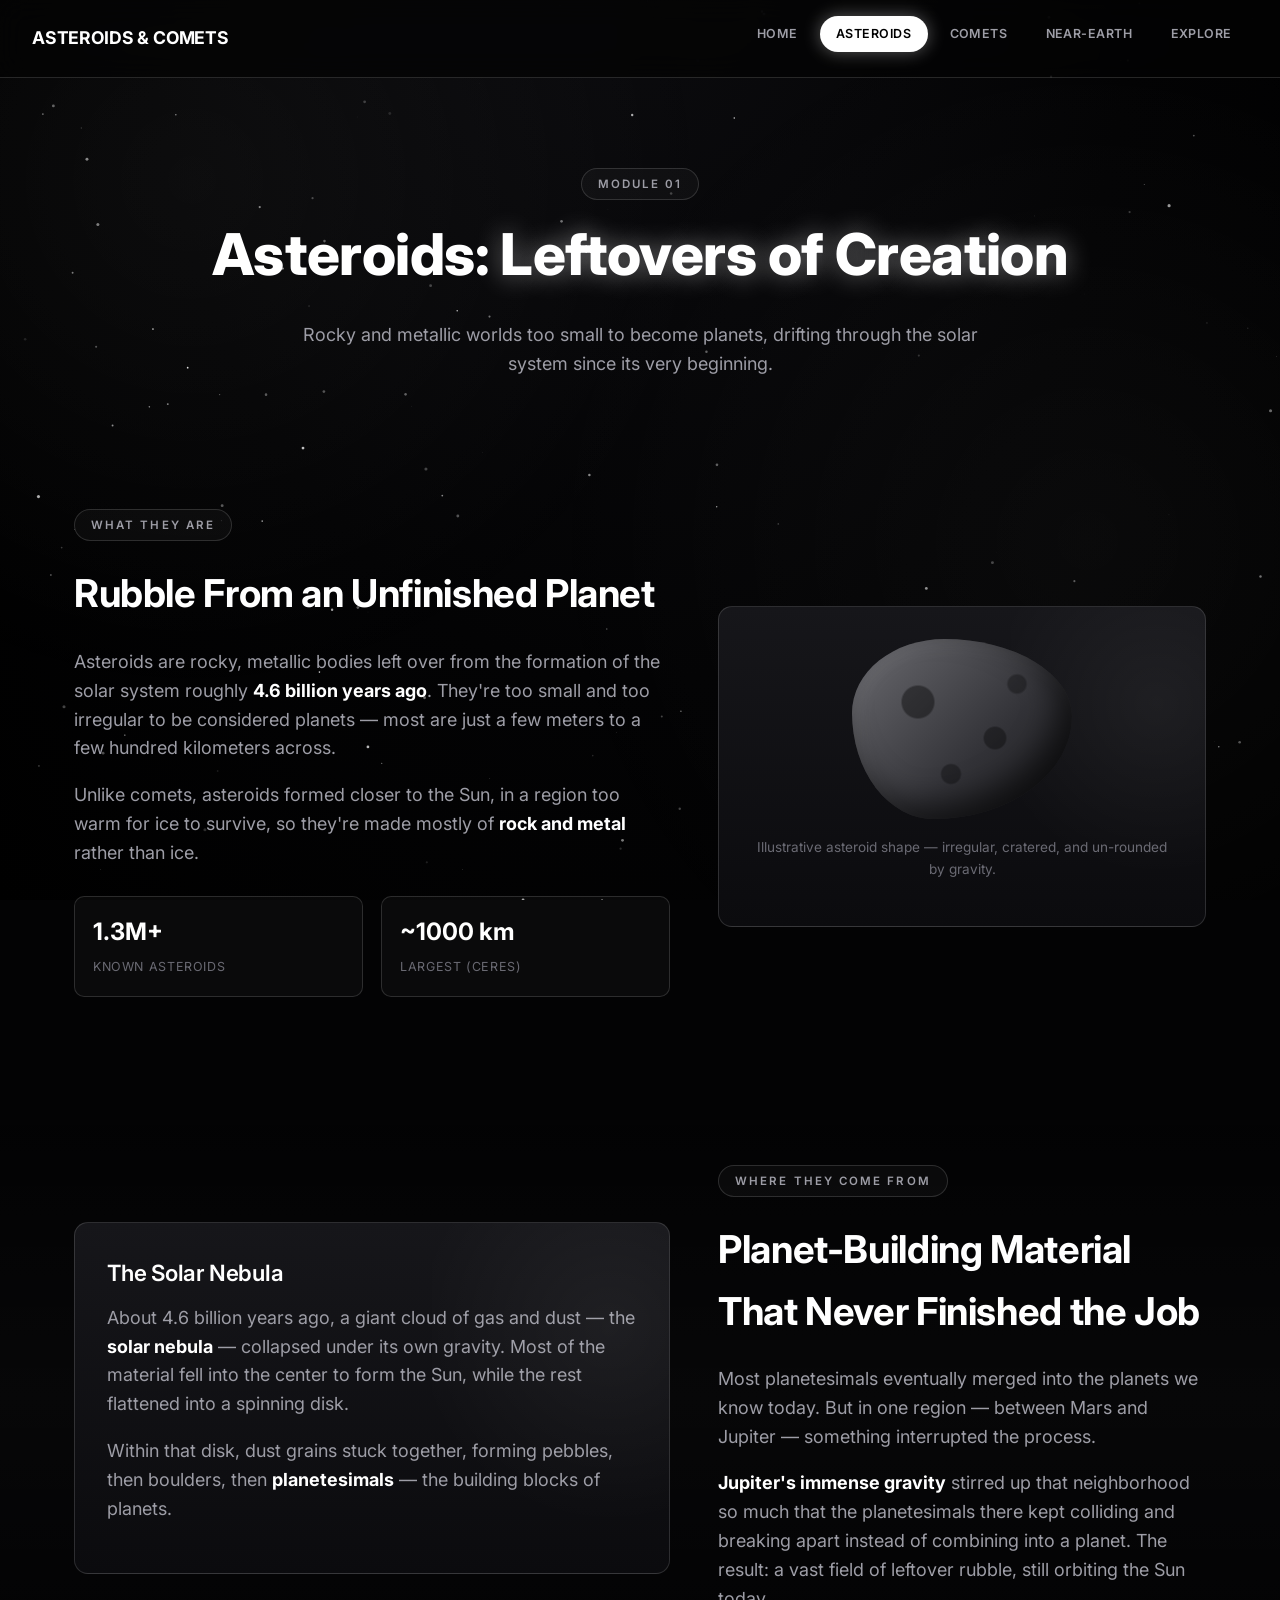
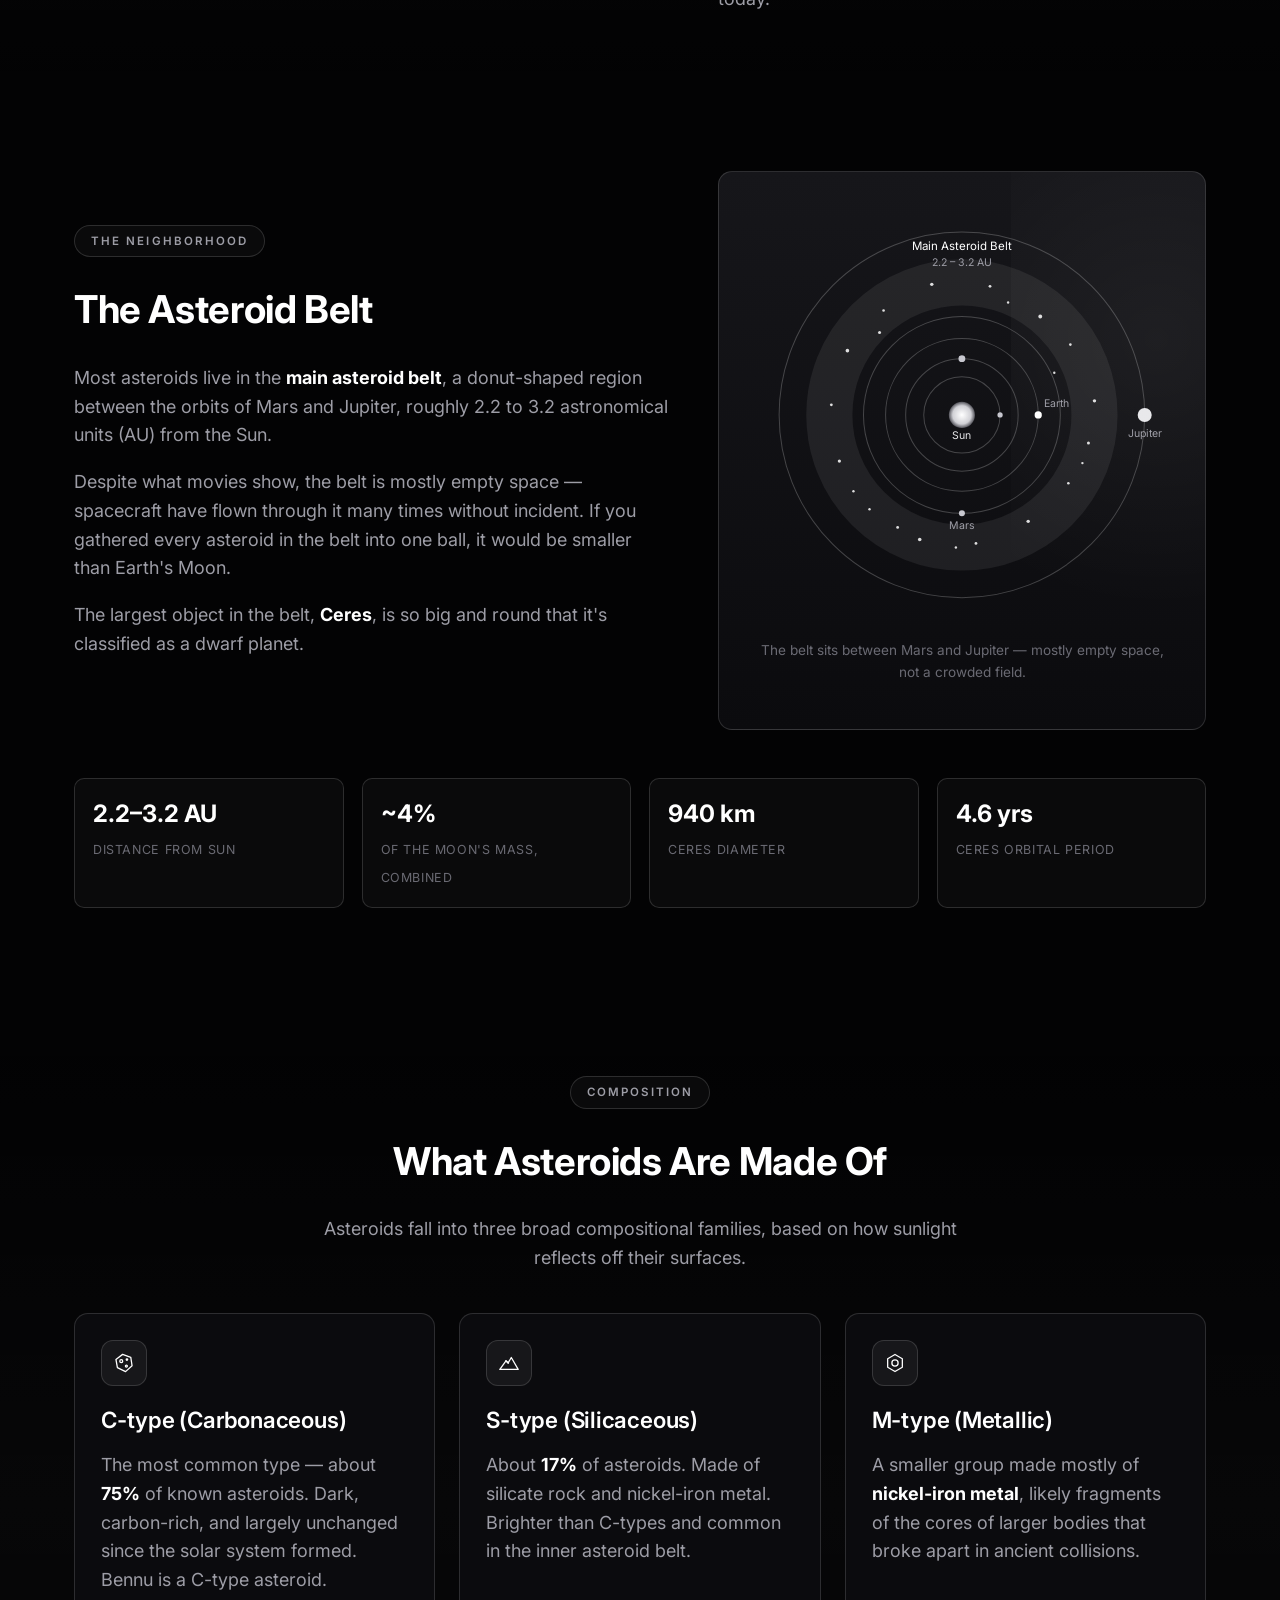
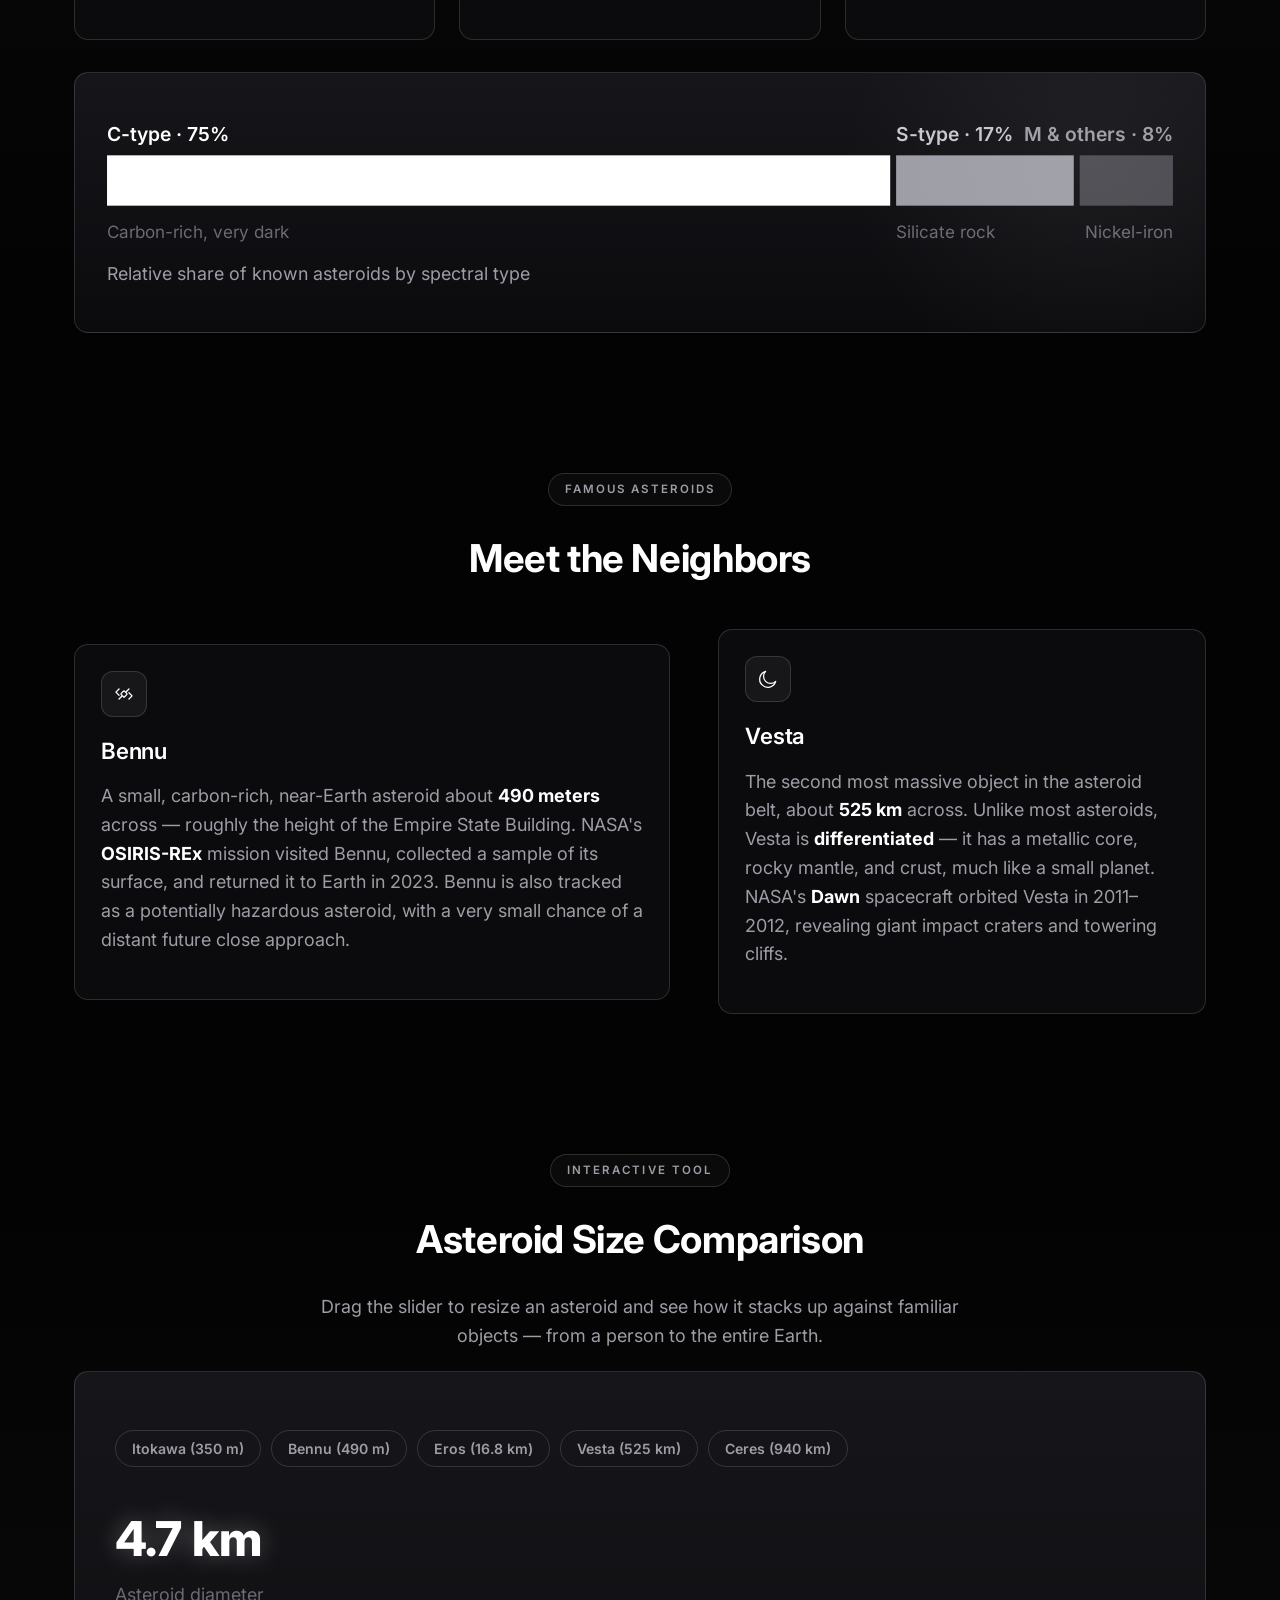
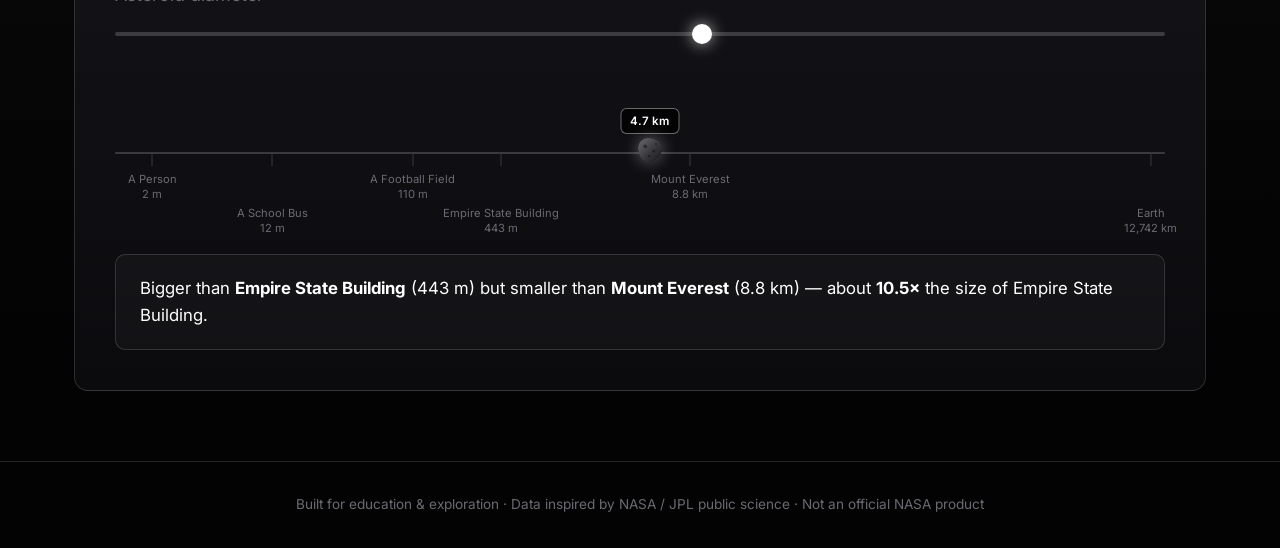
==== commit ff7373d2: "Simplify nav logo and page titles Remove the glowing white dot from the nav logo on all pages and dr" ====
--- a/asteroids.html
+++ b/asteroids.html
@@ -3,7 +3,7 @@
 <head>
 <meta charset="UTF-8">
 <meta name="viewport" content="width=device-width, initial-scale=1.0">
-<title>Asteroids | Asteroids &amp; Comets</title>
+<title>Asteroids &amp; Comets</title>
 <meta name="description" content="What asteroids are, where they come from, the asteroid belt, their composition, and famous asteroids like Bennu and Vesta — with an interactive size comparison tool.">
 <link rel="preconnect" href="https://fonts.googleapis.com">
 <link href="https://fonts.googleapis.com/css2?family=Inter:wght@400;500;600;700;800;900&display=swap" rel="stylesheet">
@@ -15,7 +15,7 @@
 <div class="nebula-glow"></div>
 
 <nav class="site-nav">
-  <a href="index.html" class="nav-logo"><span class="dot"></span> ASTEROIDS &amp; COMETS</a>
+  <a href="index.html" class="nav-logo">ASTEROIDS &amp; COMETS</a>
   <button class="nav-toggle" aria-label="Toggle navigation"><span></span></button>
   <ul class="nav-links">
     <li><a href="index.html">Home</a></li>
--- a/css/style.css
+++ b/css/style.css
@@ -122,15 +122,6 @@
   align-items: center;
   gap: 10px;
   letter-spacing: -0.01em;
-}
-
-.nav-logo .dot {
-  width: 10px;
-  height: 10px;
-  border-radius: 50%;
-  background: var(--white);
-  box-shadow: 0 0 10px 3px rgba(255, 255, 255, 0.7);
-  flex-shrink: 0;
 }
 
 .nav-links {
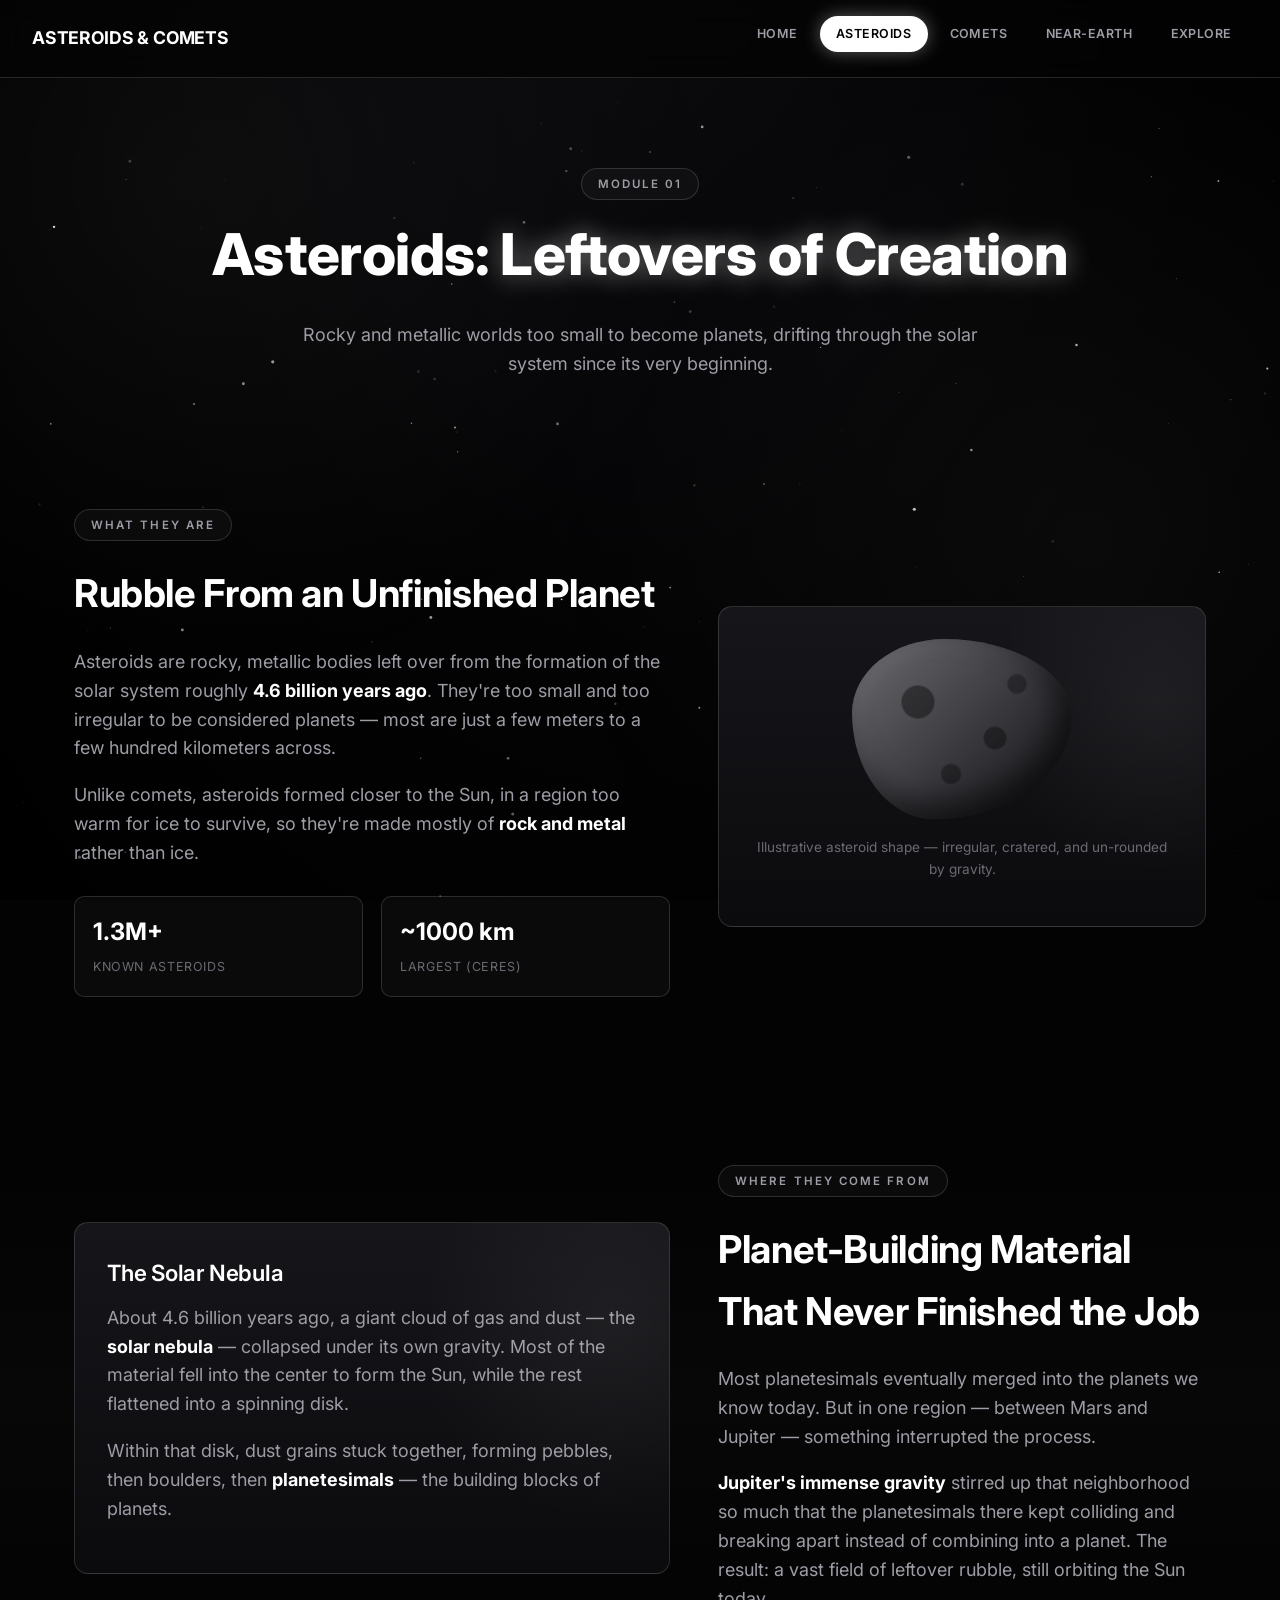
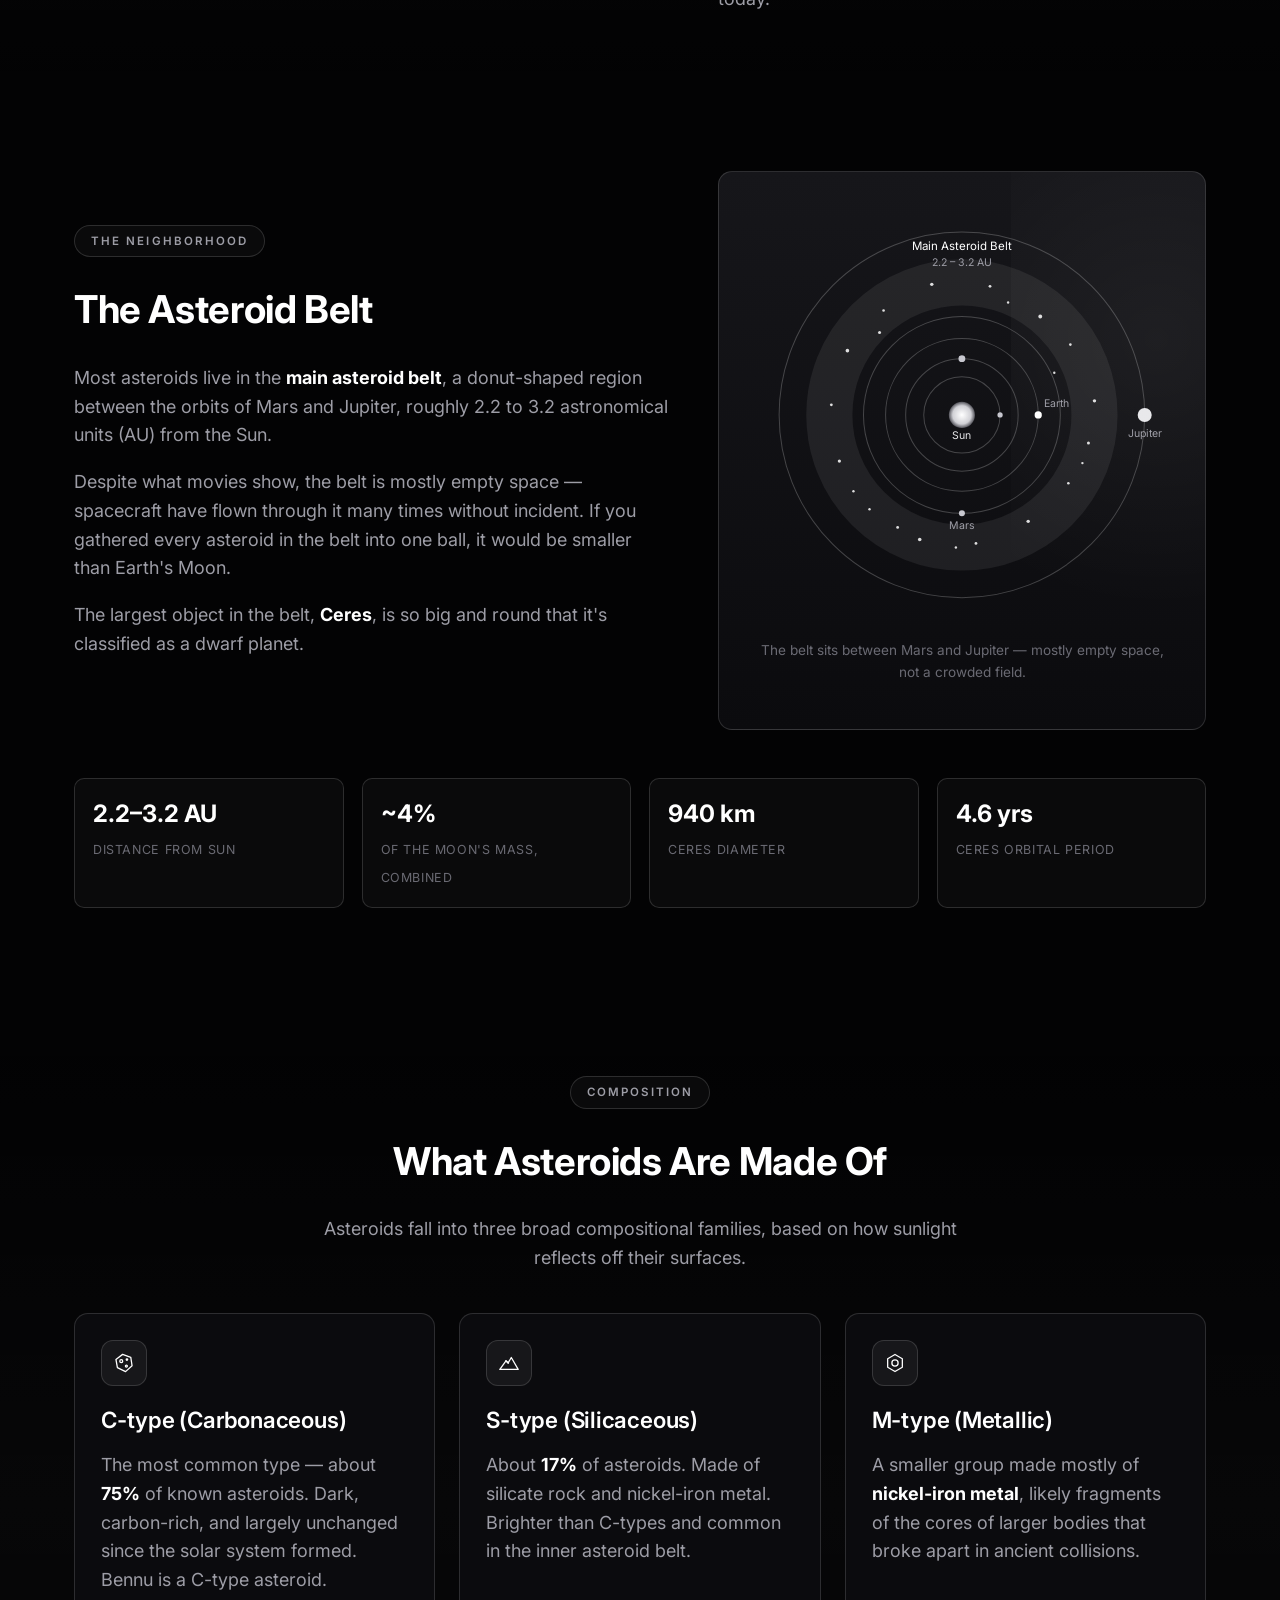
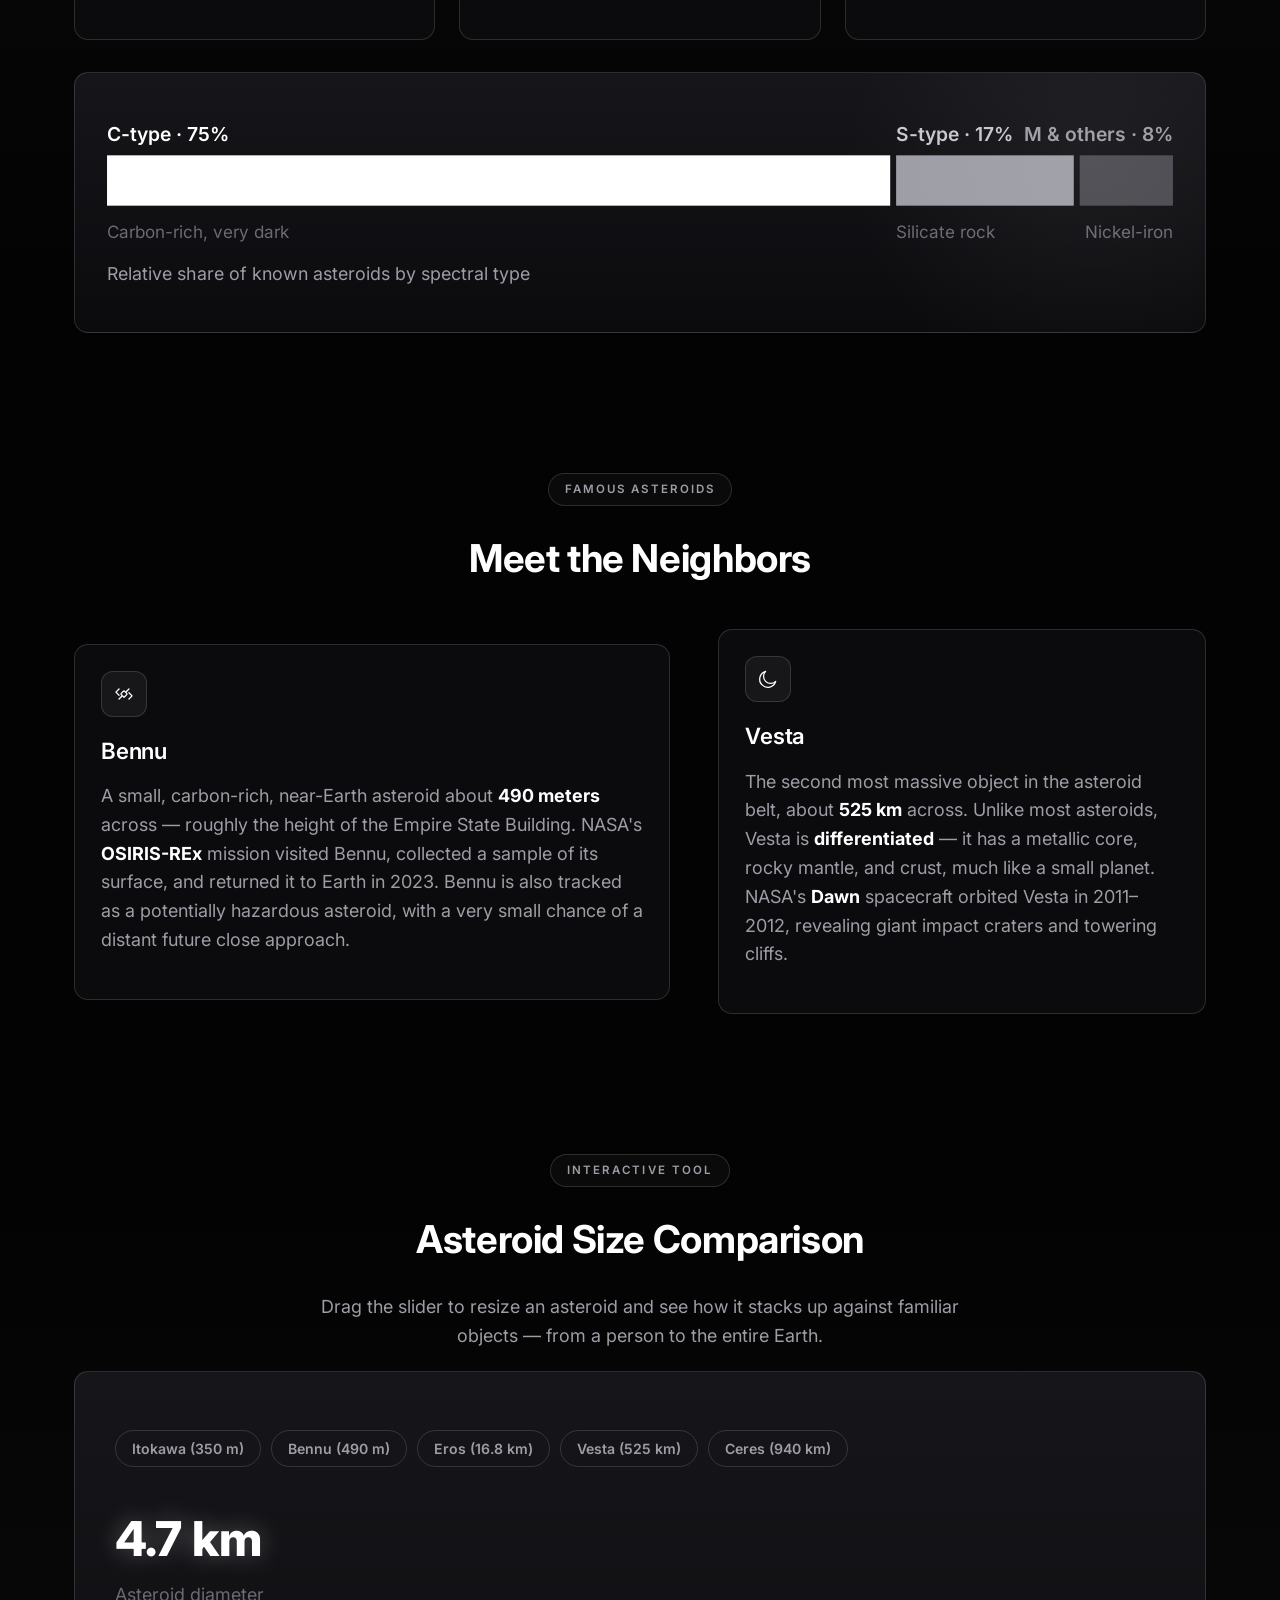
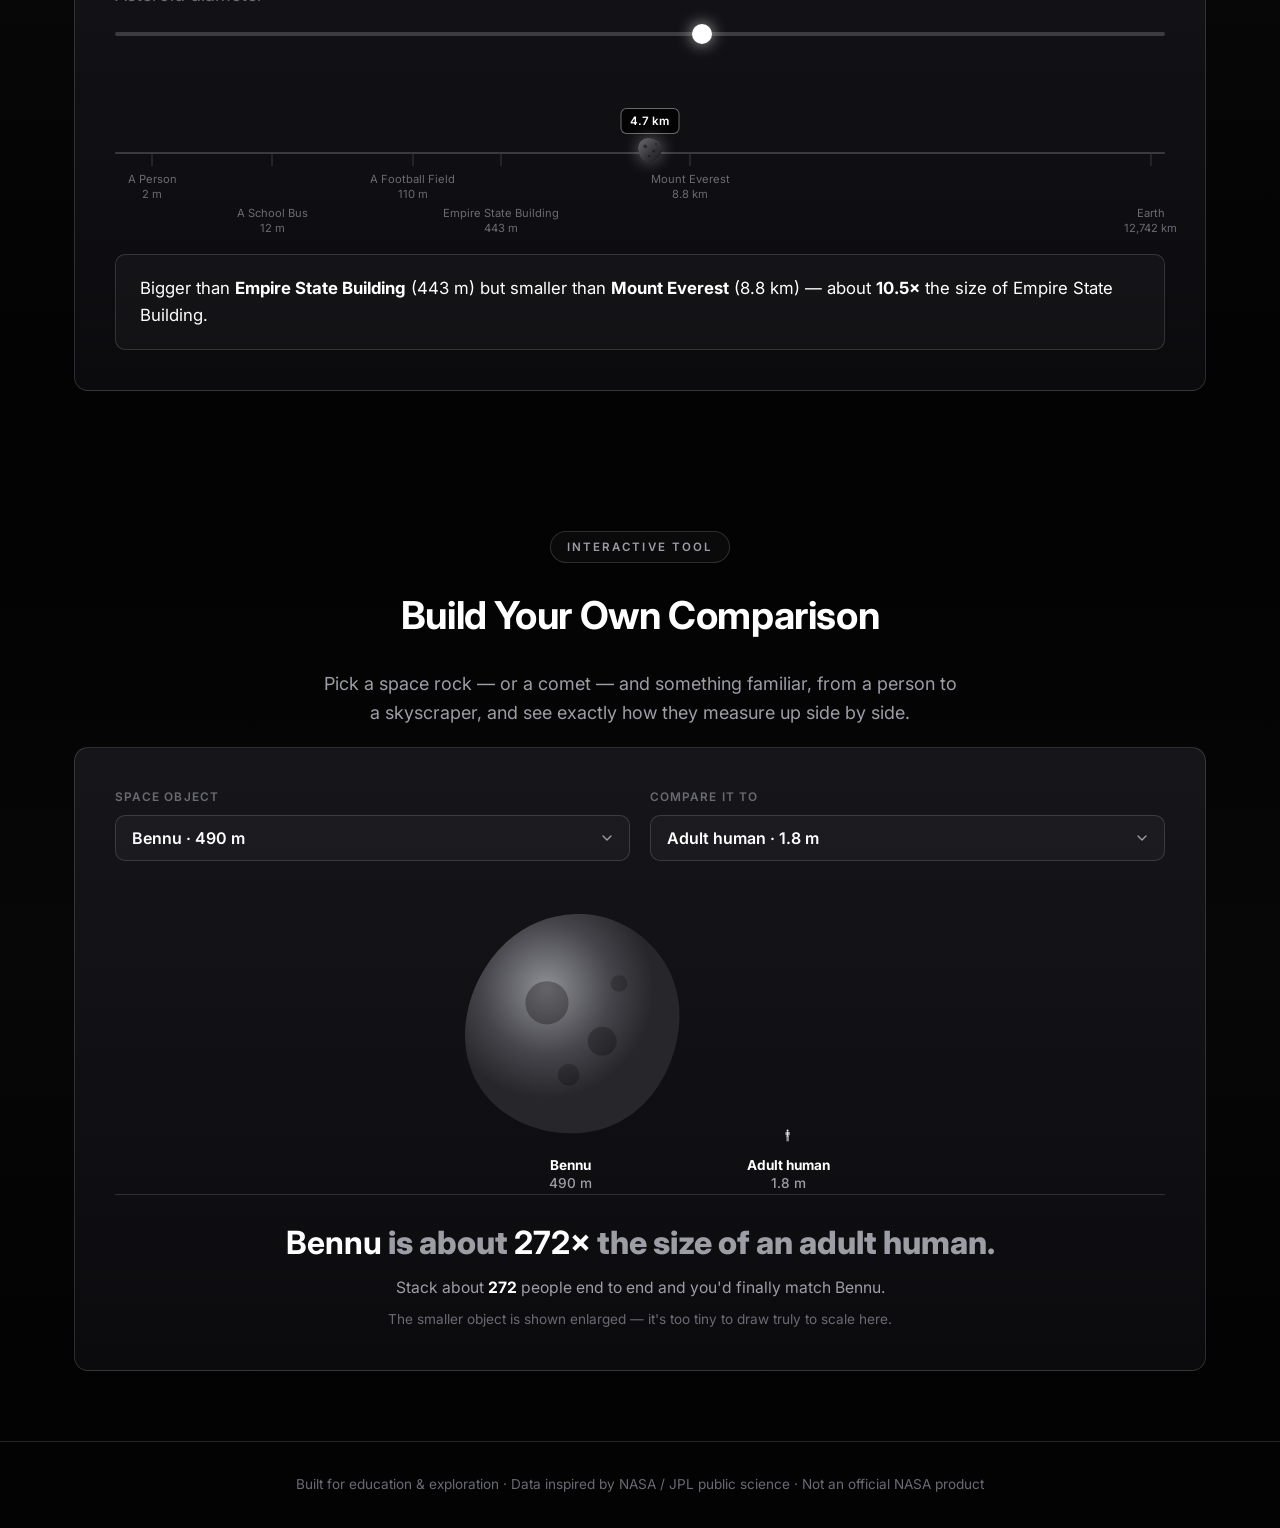
==== commit c8a6d464: "Add Build-Your-Own size comparison tool New interactive on the Asteroids and Comets pages: pick a sp" ====
--- a/asteroids.html
+++ b/asteroids.html
@@ -236,6 +236,19 @@
   </div>
 </section>
 
+<section class="section section-alt">
+  <div class="container">
+    <div class="text-center fade-up" style="margin-bottom:20px;">
+      <span class="eyebrow">Interactive Tool</span>
+      <h2>Build Your Own Comparison</h2>
+      <p style="max-width:640px;margin:0 auto;">Pick a space rock — or a comet — and something familiar, from a person to a skyscraper, and see exactly how they measure up side by side.</p>
+    </div>
+    <div class="tool-panel fade-up">
+      <div id="compareTool" data-default-space="bennu"></div>
+    </div>
+  </div>
+</section>
+
 <footer class="site-footer">
   <div class="container">
     Built for education &amp; exploration · Data inspired by NASA / JPL public science · Not an official NASA product
@@ -246,5 +259,6 @@
 <script src="js/stars.js"></script>
 <script src="js/main.js"></script>
 <script src="js/asteroid-tool.js"></script>
+<script src="js/compare-tool.js"></script>
 </body>
 </html>
--- a/css/style.css
+++ b/css/style.css
@@ -980,3 +980,130 @@
 .info-card-title .icon-badge svg { width: 22px; height: 22px; }
 .info-card-title h3 { margin: 0; }
 #exploreBody { color: var(--text-primary); font-size: 1.05rem; }
+
+/* =========================================================
+   Interactive: Build-Your-Own Size Comparison
+   ========================================================= */
+.compare-controls {
+  display: flex;
+  flex-wrap: wrap;
+  gap: 20px;
+  margin-bottom: 8px;
+}
+.compare-field {
+  flex: 1 1 240px;
+  display: flex;
+  flex-direction: column;
+  gap: 8px;
+}
+.compare-field label {
+  font-family: var(--font-display);
+  font-size: 0.74rem;
+  font-weight: 600;
+  letter-spacing: 0.09em;
+  text-transform: uppercase;
+  color: var(--text-dim);
+}
+.compare-select {
+  appearance: none;
+  -webkit-appearance: none;
+  width: 100%;
+  background: rgba(255, 255, 255, 0.03);
+  border: 1px solid var(--border);
+  color: var(--text-primary);
+  font-family: var(--font-body);
+  font-size: 1rem;
+  font-weight: 600;
+  padding: 12px 42px 12px 16px;
+  border-radius: 10px;
+  cursor: pointer;
+  background-image: url("data:image/svg+xml,%3Csvg xmlns='http://www.w3.org/2000/svg' width='16' height='16' viewBox='0 0 24 24' fill='none' stroke='%239d9da6' stroke-width='2' stroke-linecap='round' stroke-linejoin='round'%3E%3Cpath d='M6 9l6 6 6-6'/%3E%3C/svg%3E");
+  background-repeat: no-repeat;
+  background-position: right 14px center;
+  transition: border-color 0.2s ease, box-shadow 0.2s ease;
+}
+.compare-select:hover { border-color: var(--border-strong); }
+.compare-select:focus {
+  outline: none;
+  border-color: var(--white);
+  box-shadow: 0 0 0 3px rgba(255, 255, 255, 0.12);
+}
+.compare-select option,
+.compare-select optgroup {
+  background: var(--bg-panel);
+  color: var(--text-primary);
+}
+
+.compare-stage {
+  display: flex;
+  align-items: flex-end;
+  justify-content: center;
+  gap: 56px;
+  min-height: 300px;
+  margin: 34px 0 6px;
+  padding-bottom: 2px;
+  border-bottom: 1px solid var(--border);
+}
+.cmp-col {
+  display: flex;
+  flex-direction: column;
+  align-items: center;
+  gap: 14px;
+}
+.cmp-viz {
+  display: flex;
+  align-items: flex-end;
+  justify-content: center;
+}
+.cmp-sil { fill: var(--gray-100); display: block; }
+
+.cmp-space-viz {
+  position: relative;
+  display: flex;
+  align-items: flex-end;
+  justify-content: center;
+}
+.cmp-space-viz.is-comet { filter: drop-shadow(0 0 14px rgba(255, 255, 255, 0.55)); }
+.cmp-blob { display: block; position: relative; z-index: 1; }
+.cmp-tail {
+  display: none;
+  position: absolute;
+  bottom: 50%;
+  right: 50%;
+  z-index: 0;
+  transform-origin: right center;
+  transform: rotate(-14deg);
+  border-radius: 0 4px 4px 0;
+  background: linear-gradient(90deg, rgba(255, 255, 255, 0), rgba(255, 255, 255, 0.75));
+}
+.cmp-space-viz.is-comet .cmp-tail { display: block; }
+
+.compare-cap {
+  font-size: 0.85rem;
+  color: var(--text-secondary);
+  font-weight: 500;
+  text-align: center;
+  line-height: 1.35;
+}
+.compare-cap b { color: var(--white); font-weight: 700; }
+
+.compare-headline {
+  font-family: var(--font-display);
+  font-weight: 800;
+  font-size: clamp(1.3rem, 3vw, 2rem);
+  text-align: center;
+  margin: 28px 0 0;
+  line-height: 1.25;
+}
+.compare-note {
+  text-align: center;
+  color: var(--text-secondary);
+  font-size: 0.98rem;
+  margin: 12px auto 0;
+  max-width: 620px;
+}
+.cmp-scale-note { display: block; margin-top: 8px; color: var(--text-dim); font-size: 0.85rem; }
+
+@media (max-width: 560px) {
+  .compare-stage { gap: 30px; }
+}
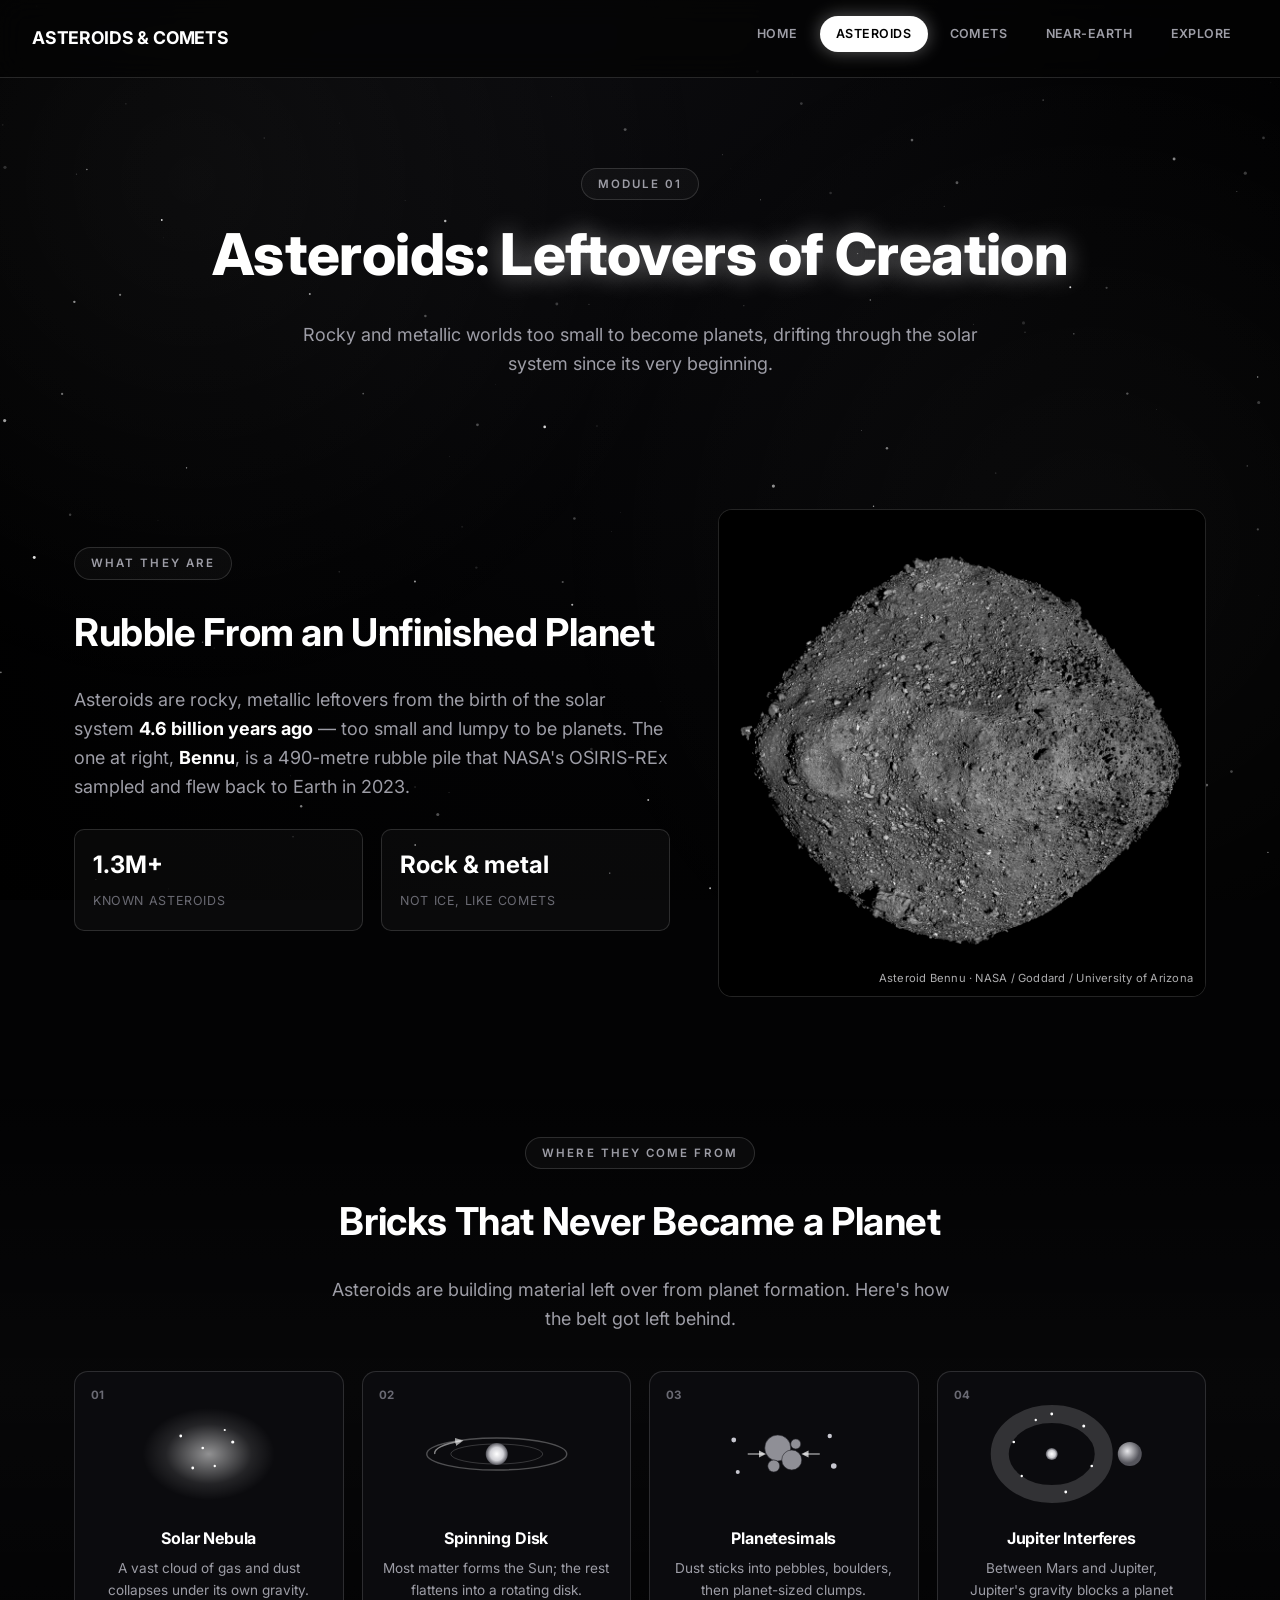
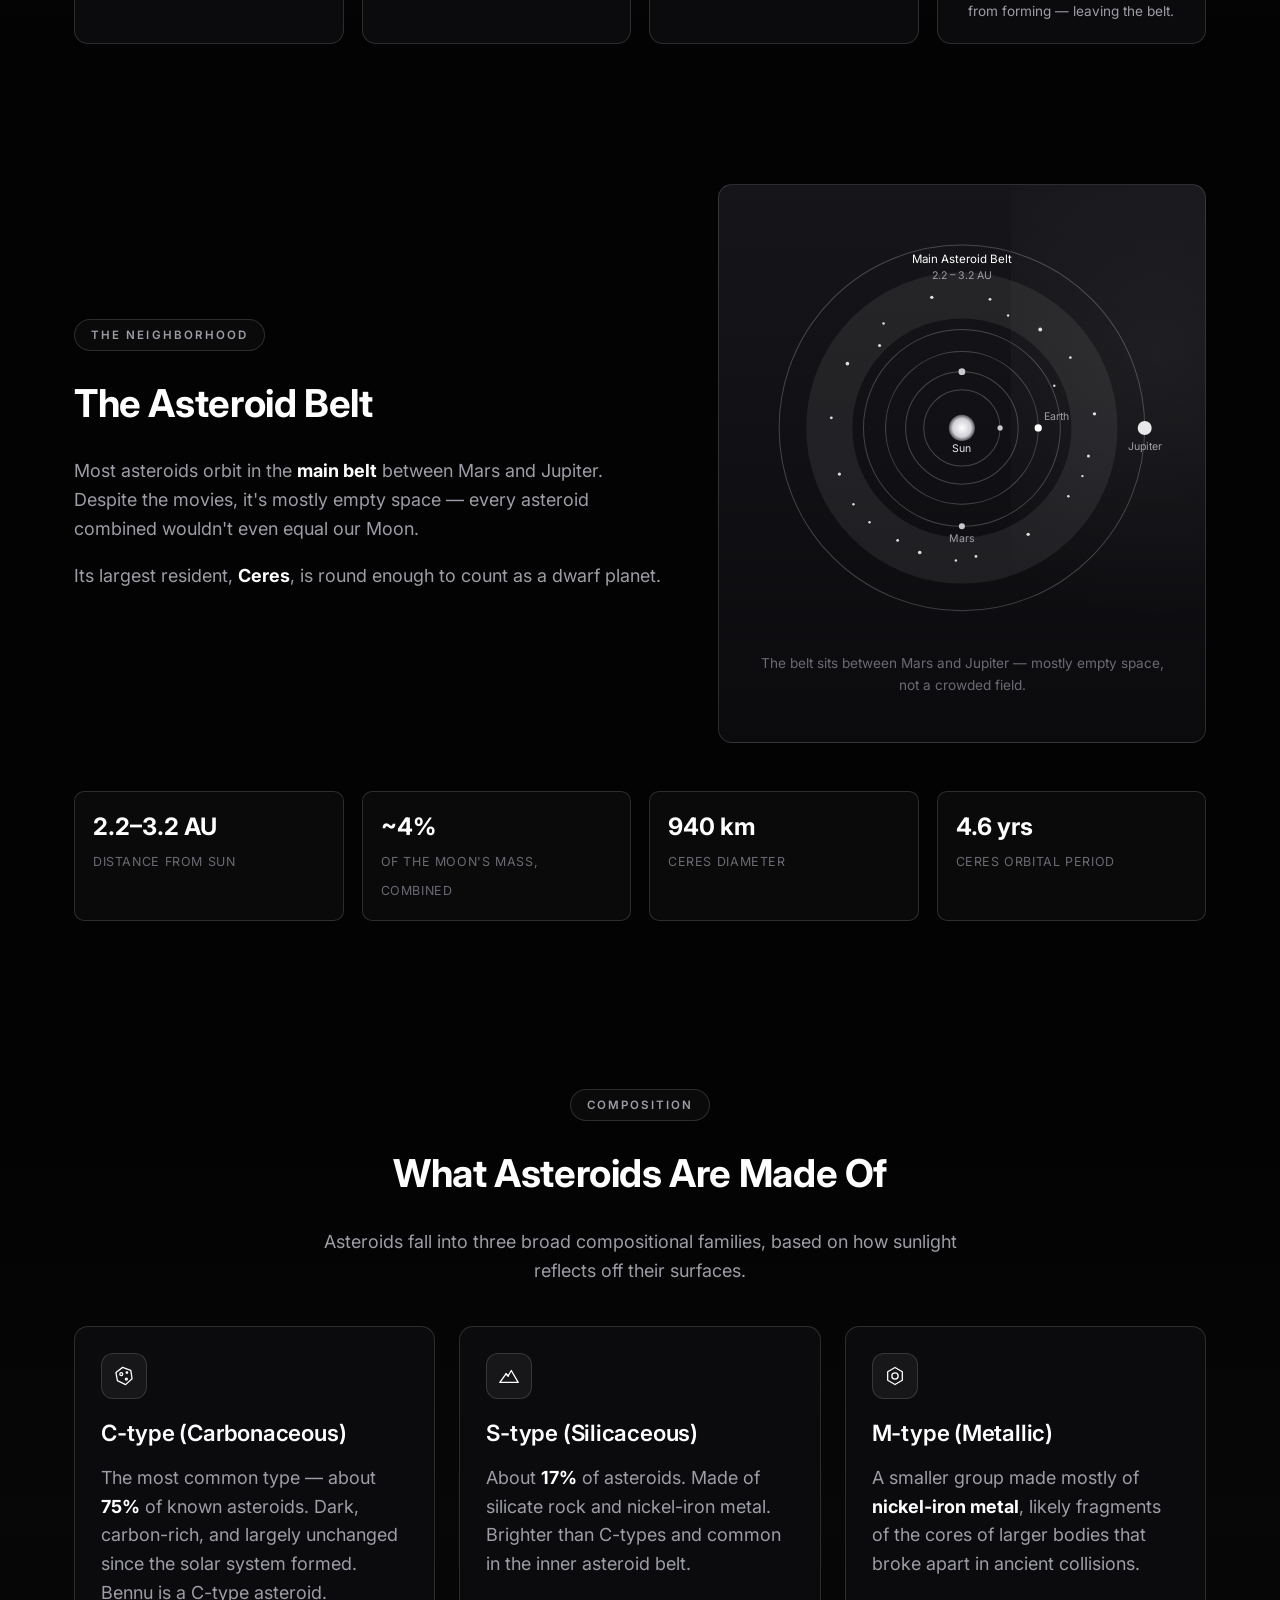
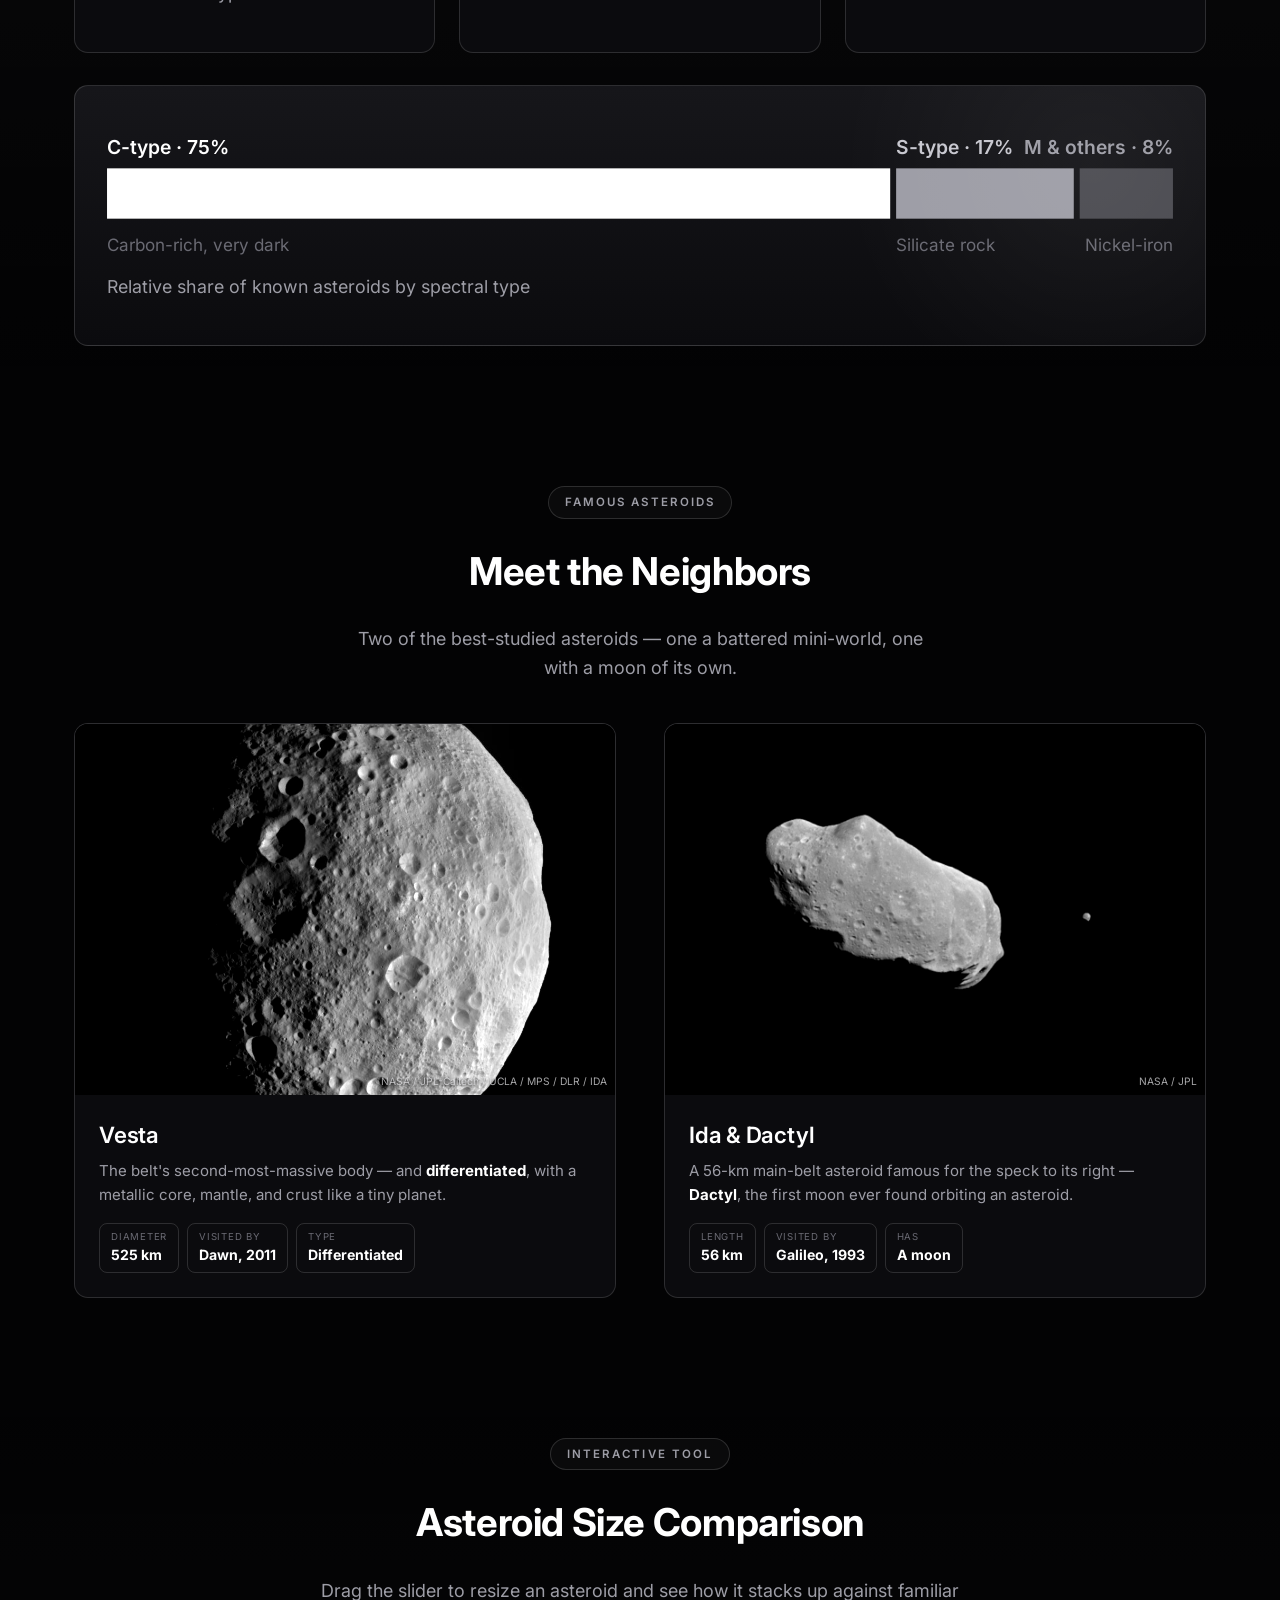
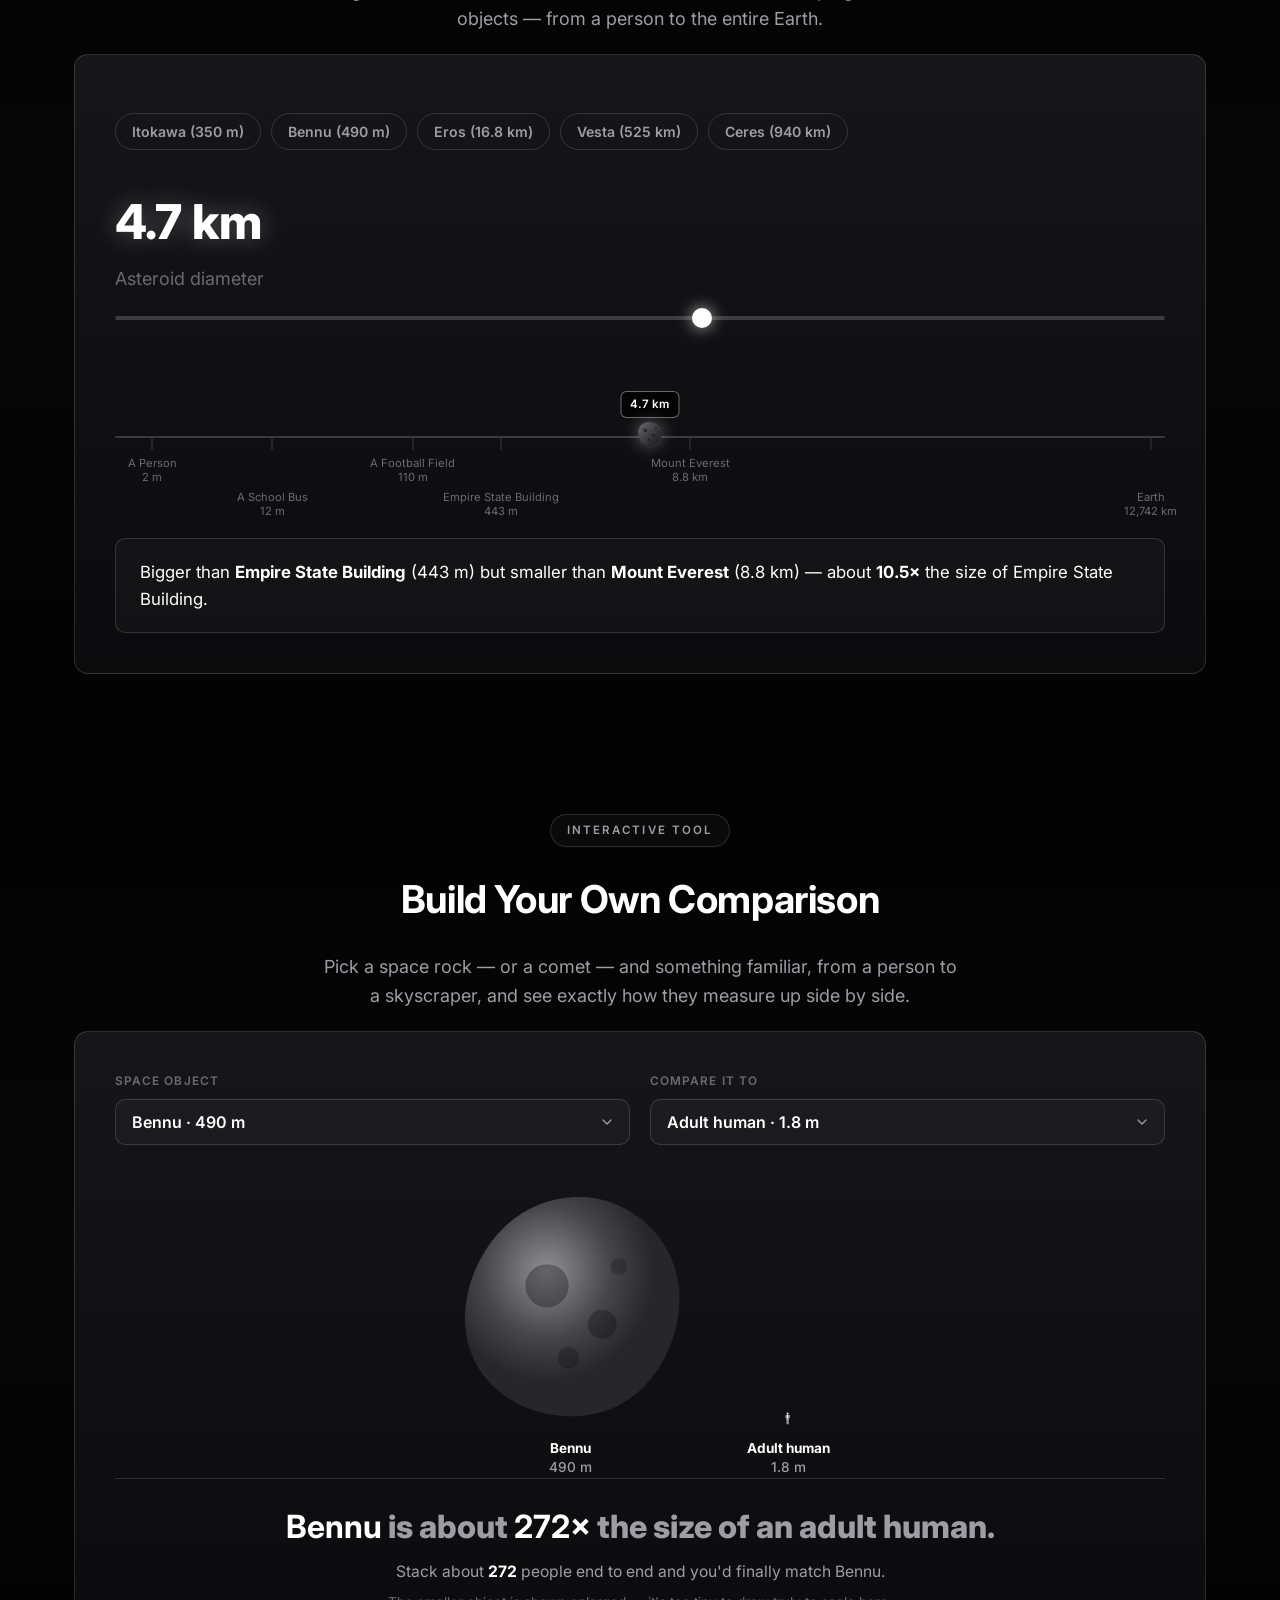
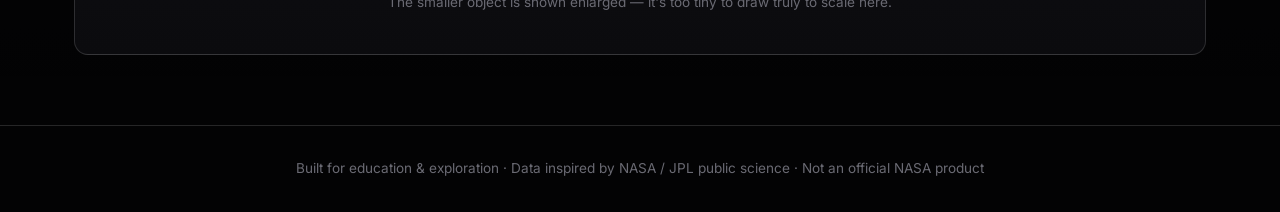
==== commit b75e2f25: "Make Asteroids page more visual with real NASA imagery Rework the Asteroids page from text-heavy pro" ====
--- a/asteroids.html
+++ b/asteroids.html
@@ -37,33 +37,90 @@
     <div>
       <span class="eyebrow">What They Are</span>
       <h2>Rubble From an Unfinished Planet</h2>
-      <p>Asteroids are rocky, metallic bodies left over from the formation of the solar system roughly <strong>4.6 billion years ago</strong>. They're too small and too irregular to be considered planets — most are just a few meters to a few hundred kilometers across.</p>
-      <p>Unlike comets, asteroids formed closer to the Sun, in a region too warm for ice to survive, so they're made mostly of <strong>rock and metal</strong> rather than ice.</p>
+      <p>Asteroids are rocky, metallic leftovers from the birth of the solar system <strong>4.6 billion years ago</strong> — too small and lumpy to be planets. The one at right, <strong>Bennu</strong>, is a 490-metre rubble pile that NASA's OSIRIS-REx sampled and flew back to Earth in 2023.</p>
       <div class="stat-row">
-        <div class="stat"><span class="num">1.3M+</span><span class="label">Known Asteroids</span></div>
-        <div class="stat"><span class="num">~1000 km</span><span class="label">Largest (Ceres)</span></div>
-      </div>
-    </div>
-    <div class="panel fade-up">
-      <div class="rock" style="width:220px;height:180px;margin:0 auto;"></div>
-      <p class="text-center" style="margin-top:18px;color:var(--text-dim);font-size:0.85rem;">Illustrative asteroid shape — irregular, cratered, and un-rounded by gravity.</p>
-    </div>
+        <div class="stat"><span class="num">1.3M+</span><span class="label">Known asteroids</span></div>
+        <div class="stat"><span class="num">Rock &amp; metal</span><span class="label">Not ice, like comets</span></div>
+      </div>
+    </div>
+    <figure class="photo-fig fade-up">
+      <img src="assets/img/bennu.jpg" alt="Asteroid Bennu, a diamond-shaped rubble pile photographed by NASA's OSIRIS-REx spacecraft" loading="lazy" width="1000" height="1000">
+      <figcaption class="photo-credit">Asteroid Bennu · NASA / Goddard / University of Arizona</figcaption>
+    </figure>
   </div>
 </section>
 
 <section class="section section-alt">
   <div class="container">
-    <div class="grid-2 fade-up">
-      <div class="panel">
-        <h3>The Solar Nebula</h3>
-        <p>About 4.6 billion years ago, a giant cloud of gas and dust — the <strong>solar nebula</strong> — collapsed under its own gravity. Most of the material fell into the center to form the Sun, while the rest flattened into a spinning disk.</p>
-        <p>Within that disk, dust grains stuck together, forming pebbles, then boulders, then <strong>planetesimals</strong> — the building blocks of planets.</p>
-      </div>
-      <div>
-        <span class="eyebrow">Where They Come From</span>
-        <h2>Planet-Building Material That Never Finished the Job</h2>
-        <p>Most planetesimals eventually merged into the planets we know today. But in one region — between Mars and Jupiter — something interrupted the process.</p>
-        <p><strong>Jupiter's immense gravity</strong> stirred up that neighborhood so much that the planetesimals there kept colliding and breaking apart instead of combining into a planet. The result: a vast field of leftover rubble, still orbiting the Sun today.</p>
+    <div class="text-center fade-up" style="margin-bottom:38px;">
+      <span class="eyebrow">Where They Come From</span>
+      <h2>Bricks That Never Became a Planet</h2>
+      <p style="max-width:620px;margin:0 auto;">Asteroids are building material left over from planet formation. Here's how the belt got left behind.</p>
+    </div>
+    <div class="formation-strip fade-up">
+      <div class="formation-step">
+        <span class="fs-num">01</span>
+        <svg viewBox="0 0 160 116" aria-hidden="true">
+          <defs><radialGradient id="fsNeb" cx="50%" cy="50%">
+            <stop offset="0%" stop-color="rgba(255,255,255,0.55)"/><stop offset="65%" stop-color="rgba(255,255,255,0.1)"/><stop offset="100%" stop-color="rgba(255,255,255,0)"/>
+          </radialGradient></defs>
+          <ellipse cx="80" cy="58" rx="66" ry="46" fill="url(#fsNeb)"/>
+          <g fill="#ffffff">
+            <circle cx="52" cy="40" r="1.4"/><circle cx="104" cy="46" r="1.6"/><circle cx="86" cy="70" r="1.2"/>
+            <circle cx="64" cy="72" r="1.4"/><circle cx="96" cy="34" r="1.1"/><circle cx="74" cy="52" r="1.3"/>
+          </g>
+        </svg>
+        <h4>Solar Nebula</h4>
+        <p>A vast cloud of gas and dust collapses under its own gravity.</p>
+      </div>
+      <div class="formation-step">
+        <span class="fs-num">02</span>
+        <svg viewBox="0 0 160 116" aria-hidden="true">
+          <defs><radialGradient id="fsSun" cx="50%" cy="50%">
+            <stop offset="0%" stop-color="#ffffff"/><stop offset="60%" stop-color="#d0d0d5"/><stop offset="100%" stop-color="#55555c"/>
+          </radialGradient></defs>
+          <ellipse cx="80" cy="58" rx="70" ry="16" fill="none" stroke="rgba(255,255,255,0.28)" stroke-width="1.4"/>
+          <ellipse cx="80" cy="58" rx="46" ry="10" fill="none" stroke="rgba(255,255,255,0.18)" stroke-width="1"/>
+          <path d="M18 58a62 15 0 0 1 26 -13" fill="none" stroke="rgba(255,255,255,0.5)" stroke-width="1.4" marker-end="url(#fsArrow)"/>
+          <circle cx="80" cy="58" r="11" fill="url(#fsSun)"/>
+          <defs><marker id="fsArrow" markerWidth="7" markerHeight="7" refX="4" refY="3" orient="auto"><path d="M0 0 L6 3 L0 6 Z" fill="rgba(255,255,255,0.6)"/></marker></defs>
+        </svg>
+        <h4>Spinning Disk</h4>
+        <p>Most matter forms the Sun; the rest flattens into a rotating disk.</p>
+      </div>
+      <div class="formation-step">
+        <span class="fs-num">03</span>
+        <svg viewBox="0 0 160 116" aria-hidden="true">
+          <g fill="none" stroke="rgba(255,255,255,0.7)" stroke-width="1.2">
+            <path d="M44 58 L60 58" marker-end="url(#fsA2)"/>
+            <path d="M116 58 L100 58" marker-end="url(#fsA2)"/>
+          </g>
+          <defs><marker id="fsA2" markerWidth="7" markerHeight="7" refX="4" refY="3" orient="auto"><path d="M0 0 L6 3 L0 6 Z" fill="rgba(255,255,255,0.7)"/></marker></defs>
+          <g fill="#8f8f96" stroke="#26262b" stroke-width="0.6">
+            <circle cx="74" cy="52" r="13"/><circle cx="88" cy="64" r="10"/>
+            <circle cx="70" cy="70" r="6"/><circle cx="92" cy="48" r="5"/>
+          </g>
+          <g fill="#c7c7cf"><circle cx="30" cy="44" r="2.4"/><circle cx="130" cy="70" r="2.8"/><circle cx="34" cy="76" r="2"/><circle cx="126" cy="40" r="2.2"/></g>
+        </svg>
+        <h4>Planetesimals</h4>
+        <p>Dust sticks into pebbles, boulders, then planet-sized clumps.</p>
+      </div>
+      <div class="formation-step">
+        <span class="fs-num">04</span>
+        <svg viewBox="0 0 160 116" aria-hidden="true">
+          <defs><radialGradient id="fsJup" cx="40%" cy="38%">
+            <stop offset="0%" stop-color="#e7e7ea"/><stop offset="100%" stop-color="#55555c"/>
+          </radialGradient></defs>
+          <circle cx="60" cy="58" r="6" fill="url(#fsSun)"/>
+          <ellipse cx="60" cy="58" rx="52" ry="40" fill="none" stroke="rgba(255,255,255,0.16)" stroke-width="18"/>
+          <g fill="#ffffff">
+            <circle cx="60" cy="18" r="1.4"/><circle cx="92" cy="30" r="1.5"/><circle cx="100" cy="70" r="1.3"/>
+            <circle cx="74" cy="96" r="1.4"/><circle cx="30" cy="80" r="1.2"/><circle cx="22" cy="46" r="1.3"/><circle cx="44" cy="24" r="1.2"/>
+          </g>
+          <circle cx="138" cy="58" r="12" fill="url(#fsJup)"/>
+        </svg>
+        <h4>Jupiter Interferes</h4>
+        <p>Between Mars and Jupiter, Jupiter's gravity blocks a planet from forming — leaving the belt.</p>
       </div>
     </div>
   </div>
@@ -74,9 +131,8 @@
     <div>
       <span class="eyebrow">The Neighborhood</span>
       <h2>The Asteroid Belt</h2>
-      <p>Most asteroids live in the <strong>main asteroid belt</strong>, a donut-shaped region between the orbits of Mars and Jupiter, roughly 2.2 to 3.2 astronomical units (AU) from the Sun.</p>
-      <p>Despite what movies show, the belt is mostly empty space — spacecraft have flown through it many times without incident. If you gathered every asteroid in the belt into one ball, it would be smaller than Earth's Moon.</p>
-      <p>The largest object in the belt, <strong>Ceres</strong>, is so big and round that it's classified as a dwarf planet.</p>
+      <p>Most asteroids orbit in the <strong>main belt</strong> between Mars and Jupiter. Despite the movies, it's mostly empty space — every asteroid combined wouldn't even equal our Moon.</p>
+      <p>Its largest resident, <strong>Ceres</strong>, is round enough to count as a dwarf planet.</p>
     </div>
     <div class="panel">
       <svg class="diagram" viewBox="0 0 420 420" role="img" aria-label="Top-down diagram of the solar system showing the main asteroid belt between Mars and Jupiter">
@@ -192,17 +248,38 @@
   <div class="text-center fade-up" style="margin-bottom:40px;">
     <span class="eyebrow">Famous Asteroids</span>
     <h2>Meet the Neighbors</h2>
-  </div>
-  <div class="grid-2 fade-up">
-    <div class="card">
-      <div class="card-icon" data-icon="satellite"></div>
-      <h3>Bennu</h3>
-      <p>A small, carbon-rich, near-Earth asteroid about <strong>490 meters</strong> across — roughly the height of the Empire State Building. NASA's <strong>OSIRIS-REx</strong> mission visited Bennu, collected a sample of its surface, and returned it to Earth in 2023. Bennu is also tracked as a potentially hazardous asteroid, with a very small chance of a distant future close approach.</p>
-    </div>
-    <div class="card">
-      <div class="card-icon" data-icon="moon"></div>
-      <h3>Vesta</h3>
-      <p>The second most massive object in the asteroid belt, about <strong>525 km</strong> across. Unlike most asteroids, Vesta is <strong>differentiated</strong> — it has a metallic core, rocky mantle, and crust, much like a small planet. NASA's <strong>Dawn</strong> spacecraft orbited Vesta in 2011–2012, revealing giant impact craters and towering cliffs.</p>
+    <p style="max-width:600px;margin:0 auto;">Two of the best-studied asteroids — one a battered mini-world, one with a moon of its own.</p>
+  </div>
+  <div class="grid-2 fade-up photo-card-grid">
+    <div class="photo-card">
+      <div class="pc-img">
+        <img src="assets/img/vesta.jpg" alt="Asteroid Vesta, a heavily cratered mini-world imaged by NASA's Dawn spacecraft" loading="lazy" width="1024" height="1024">
+        <span class="pc-credit">NASA / JPL-Caltech / UCLA / MPS / DLR / IDA</span>
+      </div>
+      <div class="pc-body">
+        <h3>Vesta</h3>
+        <p>The belt's second-most-massive body — and <strong>differentiated</strong>, with a metallic core, mantle, and crust like a tiny planet.</p>
+        <div class="fact-chips">
+          <div class="chip"><span class="k">Diameter</span><span class="v">525 km</span></div>
+          <div class="chip"><span class="k">Visited by</span><span class="v">Dawn, 2011</span></div>
+          <div class="chip"><span class="k">Type</span><span class="v">Differentiated</span></div>
+        </div>
+      </div>
+    </div>
+    <div class="photo-card">
+      <div class="pc-img">
+        <img src="assets/img/ida.jpg" alt="Asteroid Ida and its tiny moon Dactyl, imaged by NASA's Galileo spacecraft" loading="lazy" width="1200" height="889">
+        <span class="pc-credit">NASA / JPL</span>
+      </div>
+      <div class="pc-body">
+        <h3>Ida &amp; Dactyl</h3>
+        <p>A 56-km main-belt asteroid famous for the speck to its right — <strong>Dactyl</strong>, the first moon ever found orbiting an asteroid.</p>
+        <div class="fact-chips">
+          <div class="chip"><span class="k">Length</span><span class="v">56 km</span></div>
+          <div class="chip"><span class="k">Visited by</span><span class="v">Galileo, 1993</span></div>
+          <div class="chip"><span class="k">Has</span><span class="v">A moon</span></div>
+        </div>
+      </div>
     </div>
   </div>
 </section>
--- a/css/style.css
+++ b/css/style.css
@@ -982,6 +982,135 @@
 #exploreBody { color: var(--text-primary); font-size: 1.05rem; }
 
 /* =========================================================
+   Photography (real NASA/ESA imagery, theme-matched)
+   ========================================================= */
+.photo-fig {
+  margin: 0;
+  border: 1px solid var(--border);
+  border-radius: var(--radius);
+  overflow: hidden;
+  background: #000;
+  position: relative;
+}
+.photo-fig img {
+  display: block;
+  width: 100%;
+  height: auto;
+  filter: grayscale(1) contrast(1.05) brightness(1.02);
+  transition: filter 0.5s ease, transform 0.6s ease;
+}
+.photo-fig:hover img { filter: grayscale(0.25) contrast(1.05); }
+.photo-credit {
+  font-size: 0.7rem;
+  color: rgba(231, 231, 234, 0.75);
+  letter-spacing: 0.02em;
+}
+.photo-fig .photo-credit {
+  position: absolute;
+  right: 0;
+  bottom: 0;
+  padding: 16px 12px 8px 20px;
+  background: linear-gradient(300deg, rgba(0, 0, 0, 0.72), transparent 70%);
+  border-top-left-radius: 10px;
+  text-shadow: 0 1px 2px #000;
+}
+
+/* Photo fact cards */
+.photo-card {
+  background: var(--bg-panel);
+  border: 1px solid var(--border);
+  border-radius: var(--radius);
+  overflow: hidden;
+  display: flex;
+  flex-direction: column;
+  transition: transform 0.25s ease, border-color 0.25s ease, box-shadow 0.25s ease;
+}
+.photo-card:hover {
+  transform: translateY(-4px);
+  border-color: var(--border-strong);
+  box-shadow: 0 16px 44px rgba(255, 255, 255, 0.08);
+}
+.pc-img {
+  position: relative;
+  aspect-ratio: 16 / 11;
+  overflow: hidden;
+  background: #000;
+}
+.pc-img img {
+  width: 100%;
+  height: 100%;
+  object-fit: cover;
+  filter: grayscale(1) contrast(1.05);
+  transition: filter 0.5s ease, transform 0.6s ease;
+}
+.photo-card:hover .pc-img img { filter: grayscale(0.2) contrast(1.05); transform: scale(1.03); }
+.pc-credit {
+  position: absolute;
+  right: 8px;
+  bottom: 6px;
+  font-size: 0.64rem;
+  color: rgba(231, 231, 234, 0.72);
+  text-shadow: 0 1px 3px #000;
+}
+.pc-body { padding: 22px 24px 24px; }
+.pc-body h3 { margin-bottom: 6px; }
+.pc-body p { font-size: 0.94rem; margin-bottom: 16px; }
+
+.fact-chips { display: flex; flex-wrap: wrap; gap: 8px; }
+.chip {
+  border: 1px solid var(--border);
+  border-radius: 8px;
+  padding: 7px 11px;
+  line-height: 1.15;
+}
+.chip .k {
+  display: block;
+  font-size: 0.6rem;
+  letter-spacing: 0.08em;
+  text-transform: uppercase;
+  color: var(--text-dim);
+  margin-bottom: 2px;
+}
+.chip .v {
+  font-family: var(--font-display);
+  font-weight: 700;
+  font-size: 0.88rem;
+  color: var(--text-primary);
+}
+
+/* Formation step strip */
+.formation-strip {
+  display: grid;
+  grid-template-columns: repeat(4, 1fr);
+  gap: 18px;
+}
+@media (max-width: 820px) { .formation-strip { grid-template-columns: repeat(2, 1fr); } }
+@media (max-width: 460px) { .formation-strip { grid-template-columns: 1fr; } }
+.formation-step {
+  background: var(--bg-panel);
+  border: 1px solid var(--border);
+  border-radius: var(--radius);
+  padding: 20px;
+  text-align: center;
+  position: relative;
+}
+.formation-step .fs-num {
+  position: absolute;
+  top: 14px;
+  left: 16px;
+  font-family: var(--font-display);
+  font-size: 0.72rem;
+  font-weight: 700;
+  color: var(--text-dim);
+}
+.formation-step svg { width: 100%; height: 116px; display: block; margin: 4px 0 14px; }
+.formation-step h4 { font-family: var(--font-display); font-size: 1rem; font-weight: 700; margin: 0 0 6px; }
+.formation-step p { font-size: 0.85rem; margin: 0; color: var(--text-secondary); }
+
+.photo-card-grid { grid-template-columns: 1fr 1fr; align-items: start; }
+@media (max-width: 900px) { .photo-card-grid { grid-template-columns: 1fr; } }
+
+/* =========================================================
    Interactive: Build-Your-Own Size Comparison
    ========================================================= */
 .compare-controls {
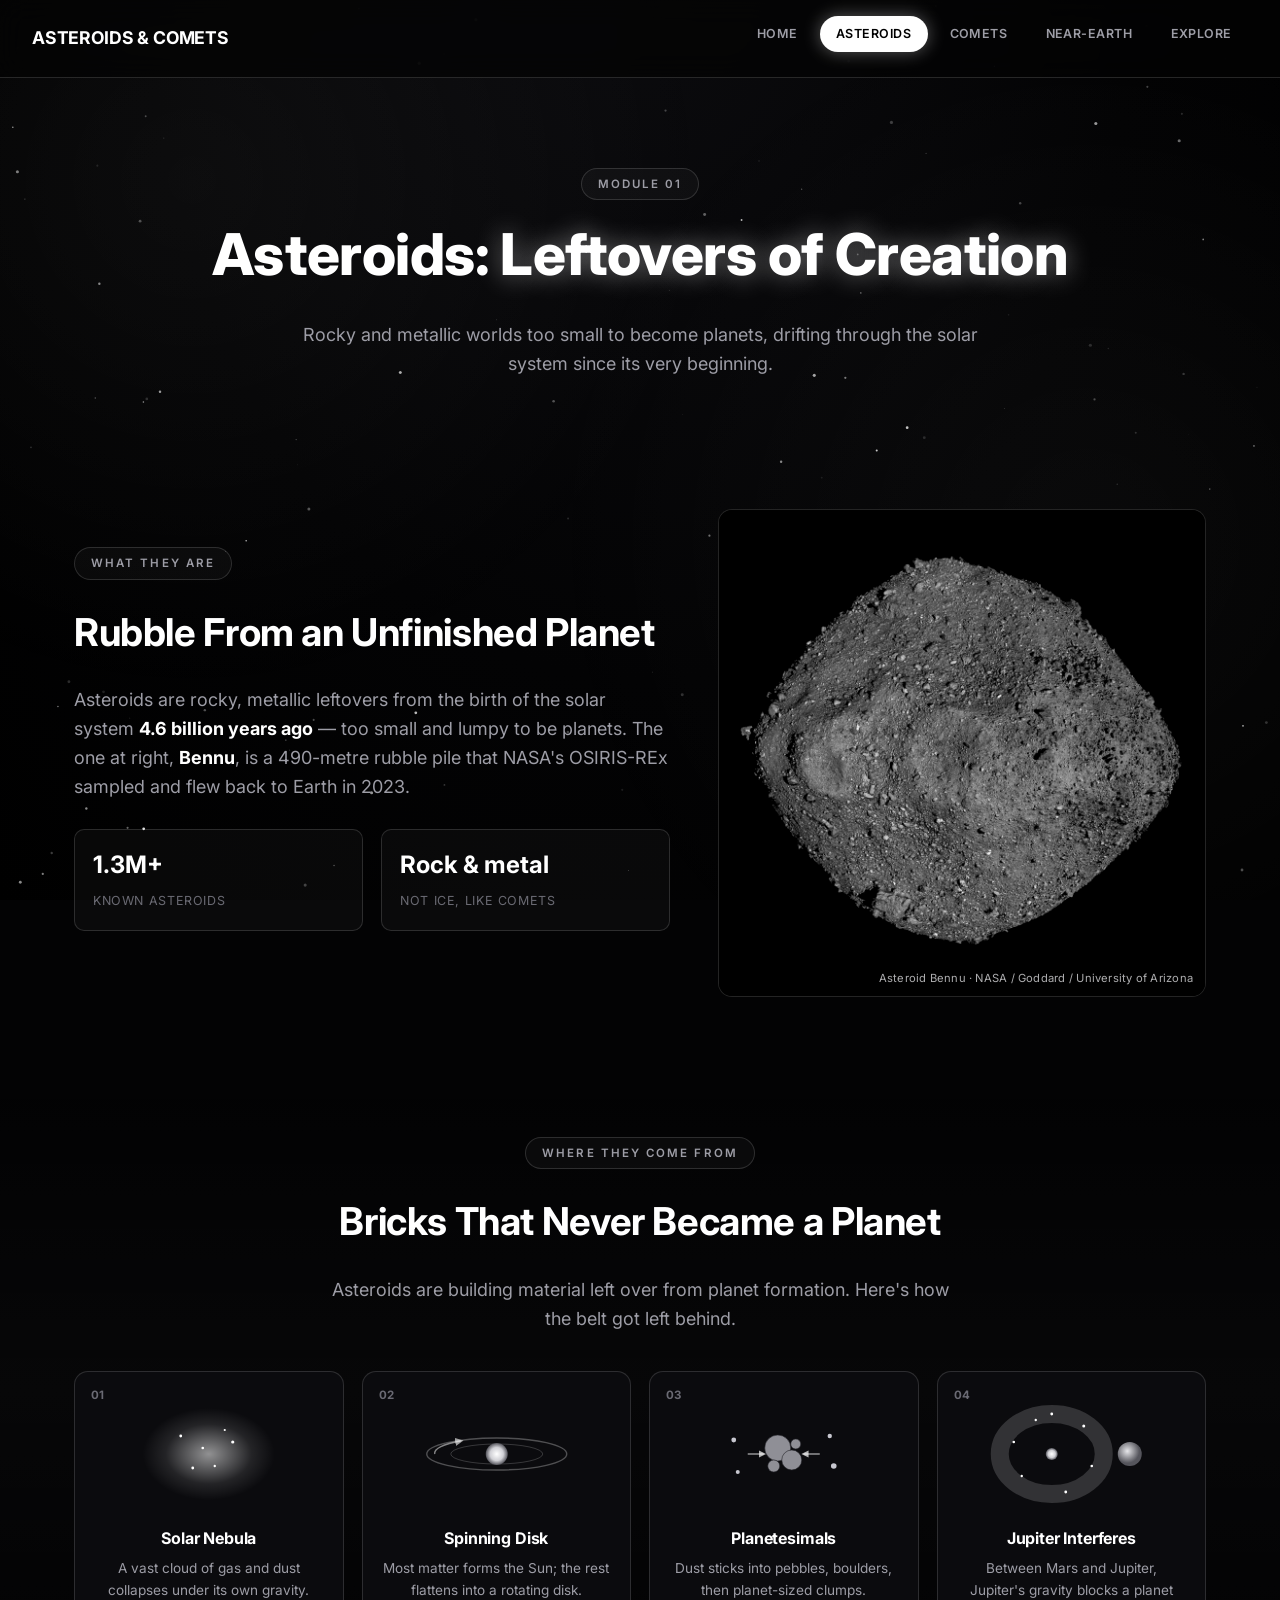
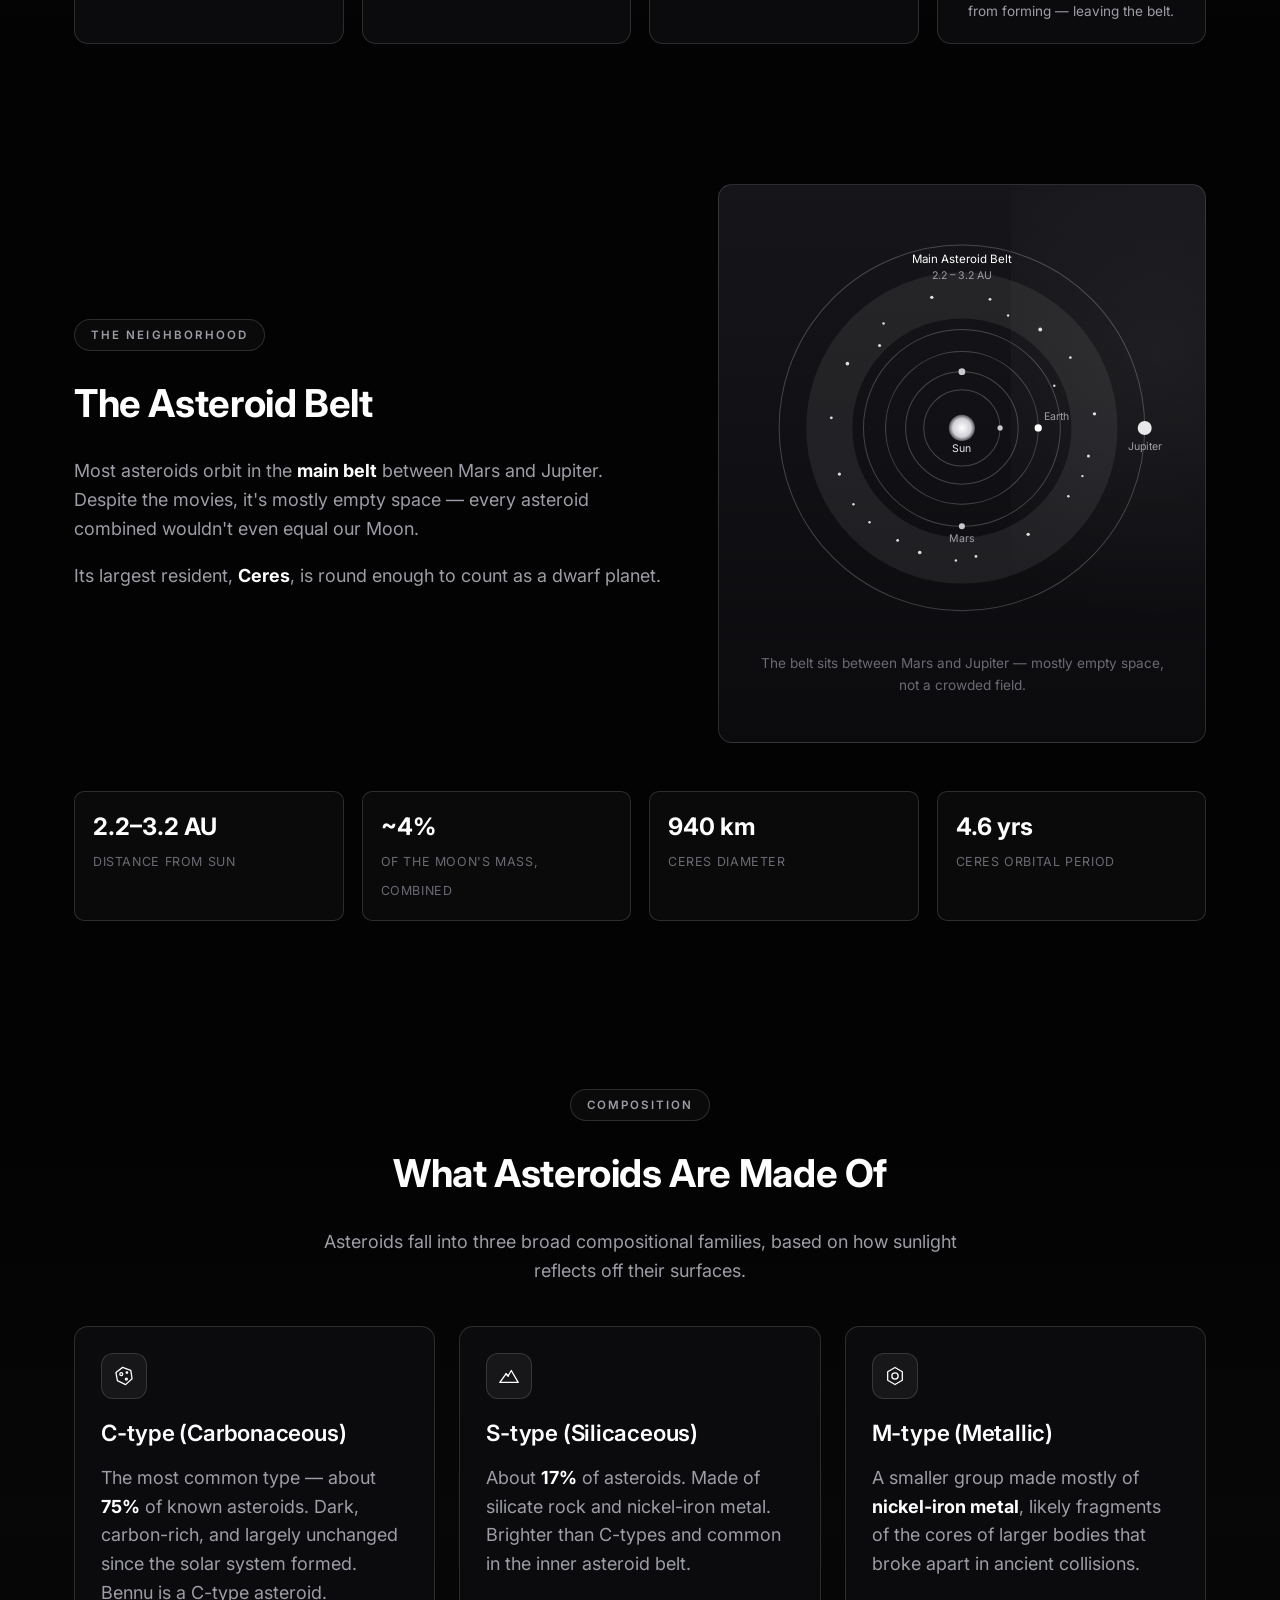
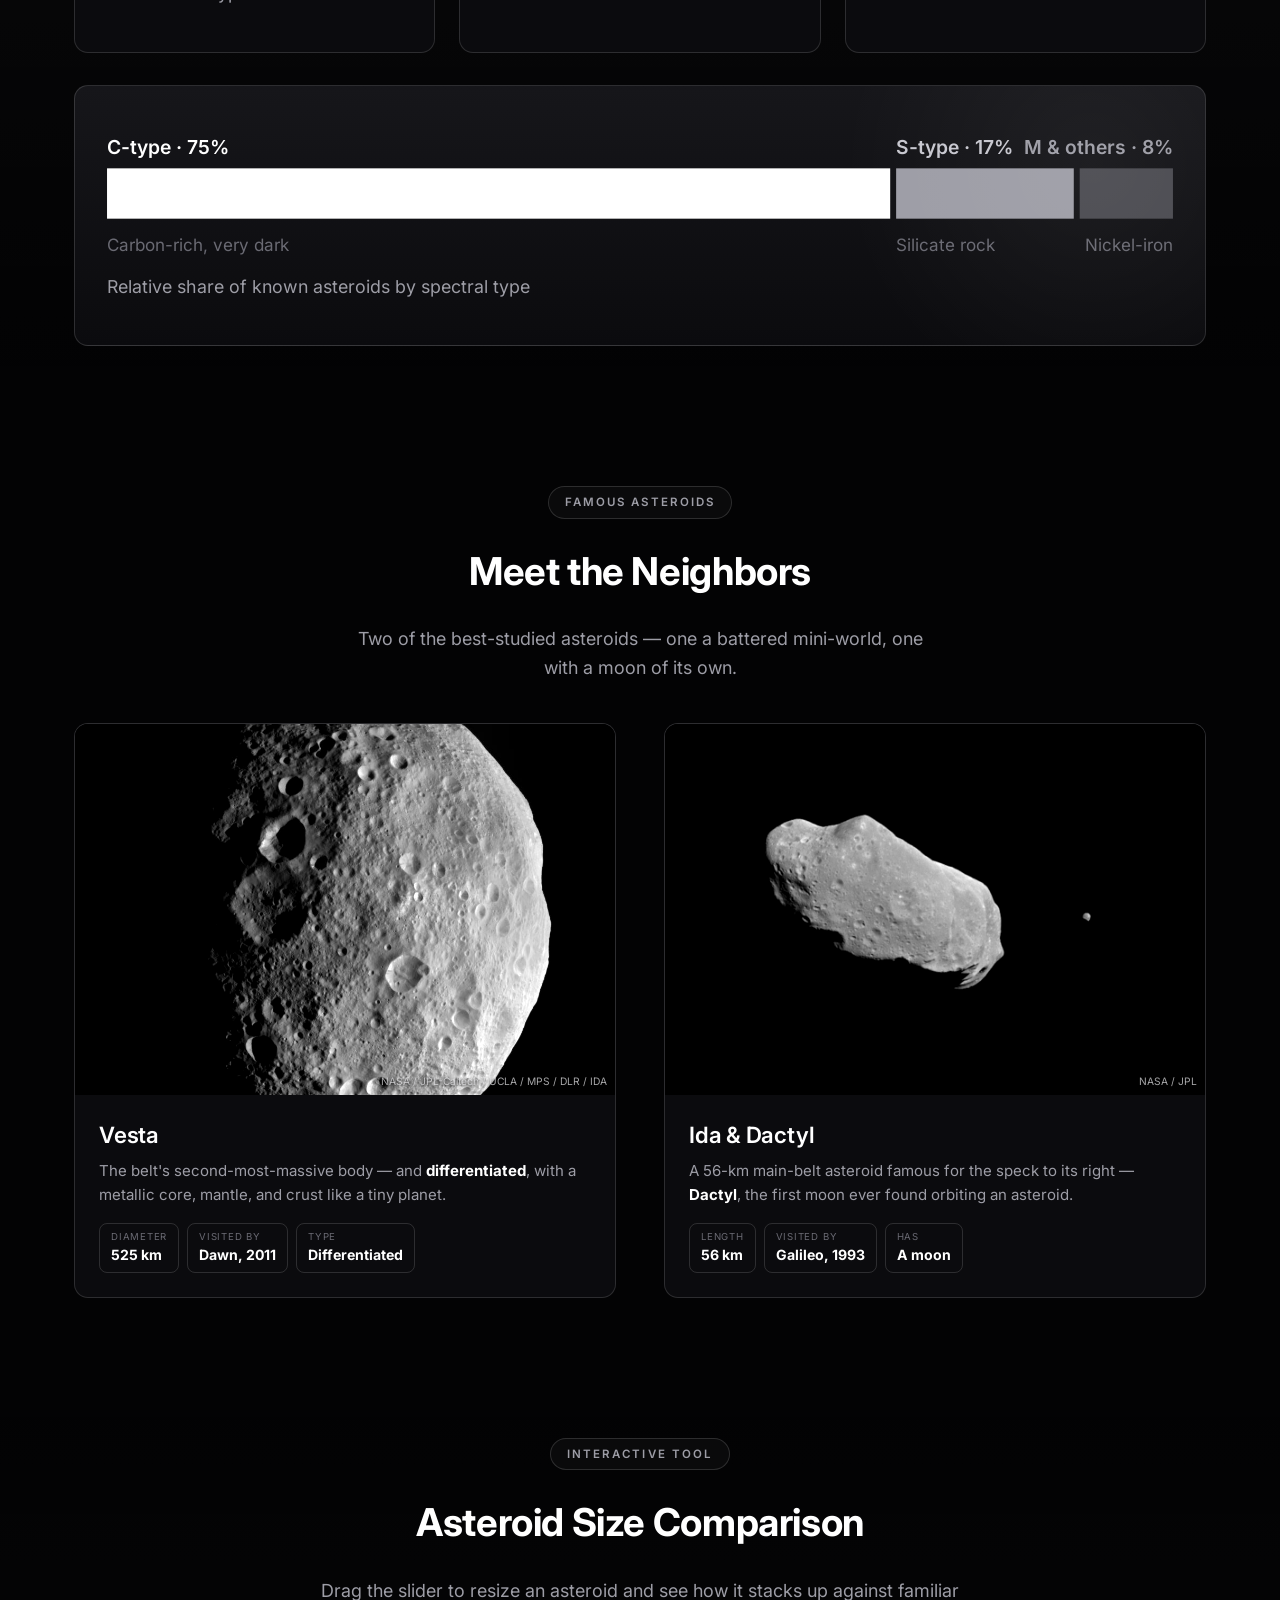
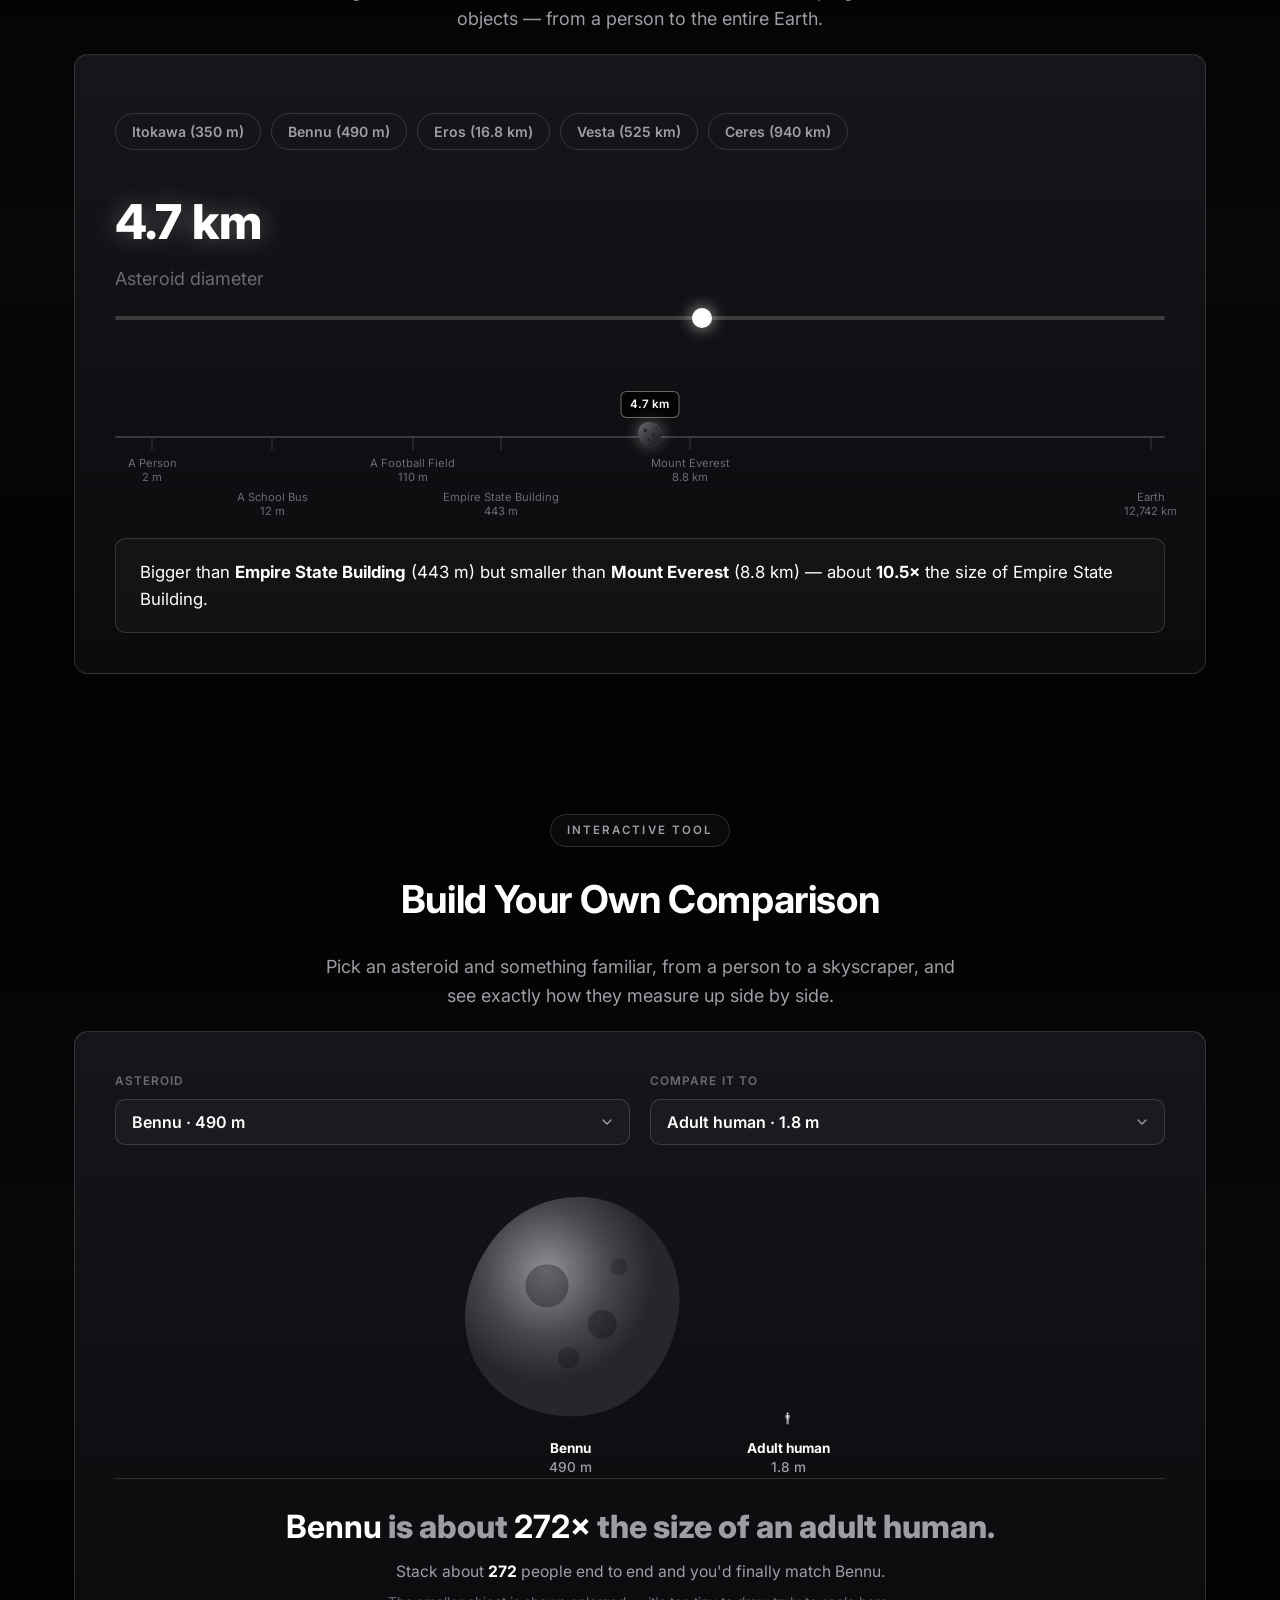
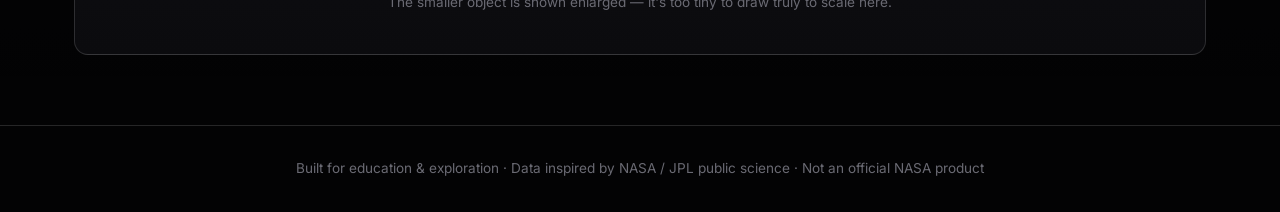
==== commit 1fc19b36: "Set up GitHub Pages deploy + recent tweaks - Add CNAME (asteroidcomet.space-bound.org) and .nojekyll" ====
--- a/asteroids.html
+++ b/asteroids.html
@@ -318,10 +318,10 @@
     <div class="text-center fade-up" style="margin-bottom:20px;">
       <span class="eyebrow">Interactive Tool</span>
       <h2>Build Your Own Comparison</h2>
-      <p style="max-width:640px;margin:0 auto;">Pick a space rock — or a comet — and something familiar, from a person to a skyscraper, and see exactly how they measure up side by side.</p>
+      <p style="max-width:640px;margin:0 auto;">Pick an asteroid and something familiar, from a person to a skyscraper, and see exactly how they measure up side by side.</p>
     </div>
     <div class="tool-panel fade-up">
-      <div id="compareTool" data-default-space="bennu"></div>
+      <div id="compareTool" data-space-type="asteroid" data-default-space="bennu"></div>
     </div>
   </div>
 </section>
--- a/css/style.css
+++ b/css/style.css
@@ -1111,6 +1111,38 @@
 @media (max-width: 900px) { .photo-card-grid { grid-template-columns: 1fr; } }
 
 /* =========================================================
+   Space Bound partner badge (fixed corner logo)
+   ========================================================= */
+.sb-badge {
+  position: fixed;
+  right: 18px;
+  bottom: 18px;
+  width: 54px;
+  height: 54px;
+  border-radius: 50%;
+  overflow: hidden;
+  border: 1px solid var(--border);
+  background: #000;
+  z-index: 200;
+  box-shadow: 0 4px 18px rgba(0, 0, 0, 0.55);
+  transition: transform 0.2s ease, box-shadow 0.2s ease, border-color 0.2s ease;
+}
+.sb-badge img { width: 100%; height: 100%; object-fit: cover; display: block; }
+.sb-badge:hover {
+  transform: translateY(-2px) scale(1.06);
+  border-color: var(--border-strong);
+  box-shadow: 0 6px 26px rgba(255, 255, 255, 0.2);
+}
+.sb-badge:focus-visible {
+  outline: none;
+  border-color: var(--white);
+  box-shadow: 0 0 0 3px rgba(255, 255, 255, 0.35);
+}
+@media (max-width: 600px) {
+  .sb-badge { width: 44px; height: 44px; right: 12px; bottom: 12px; }
+}
+
+/* =========================================================
    Interactive: Build-Your-Own Size Comparison
    ========================================================= */
 .compare-controls {
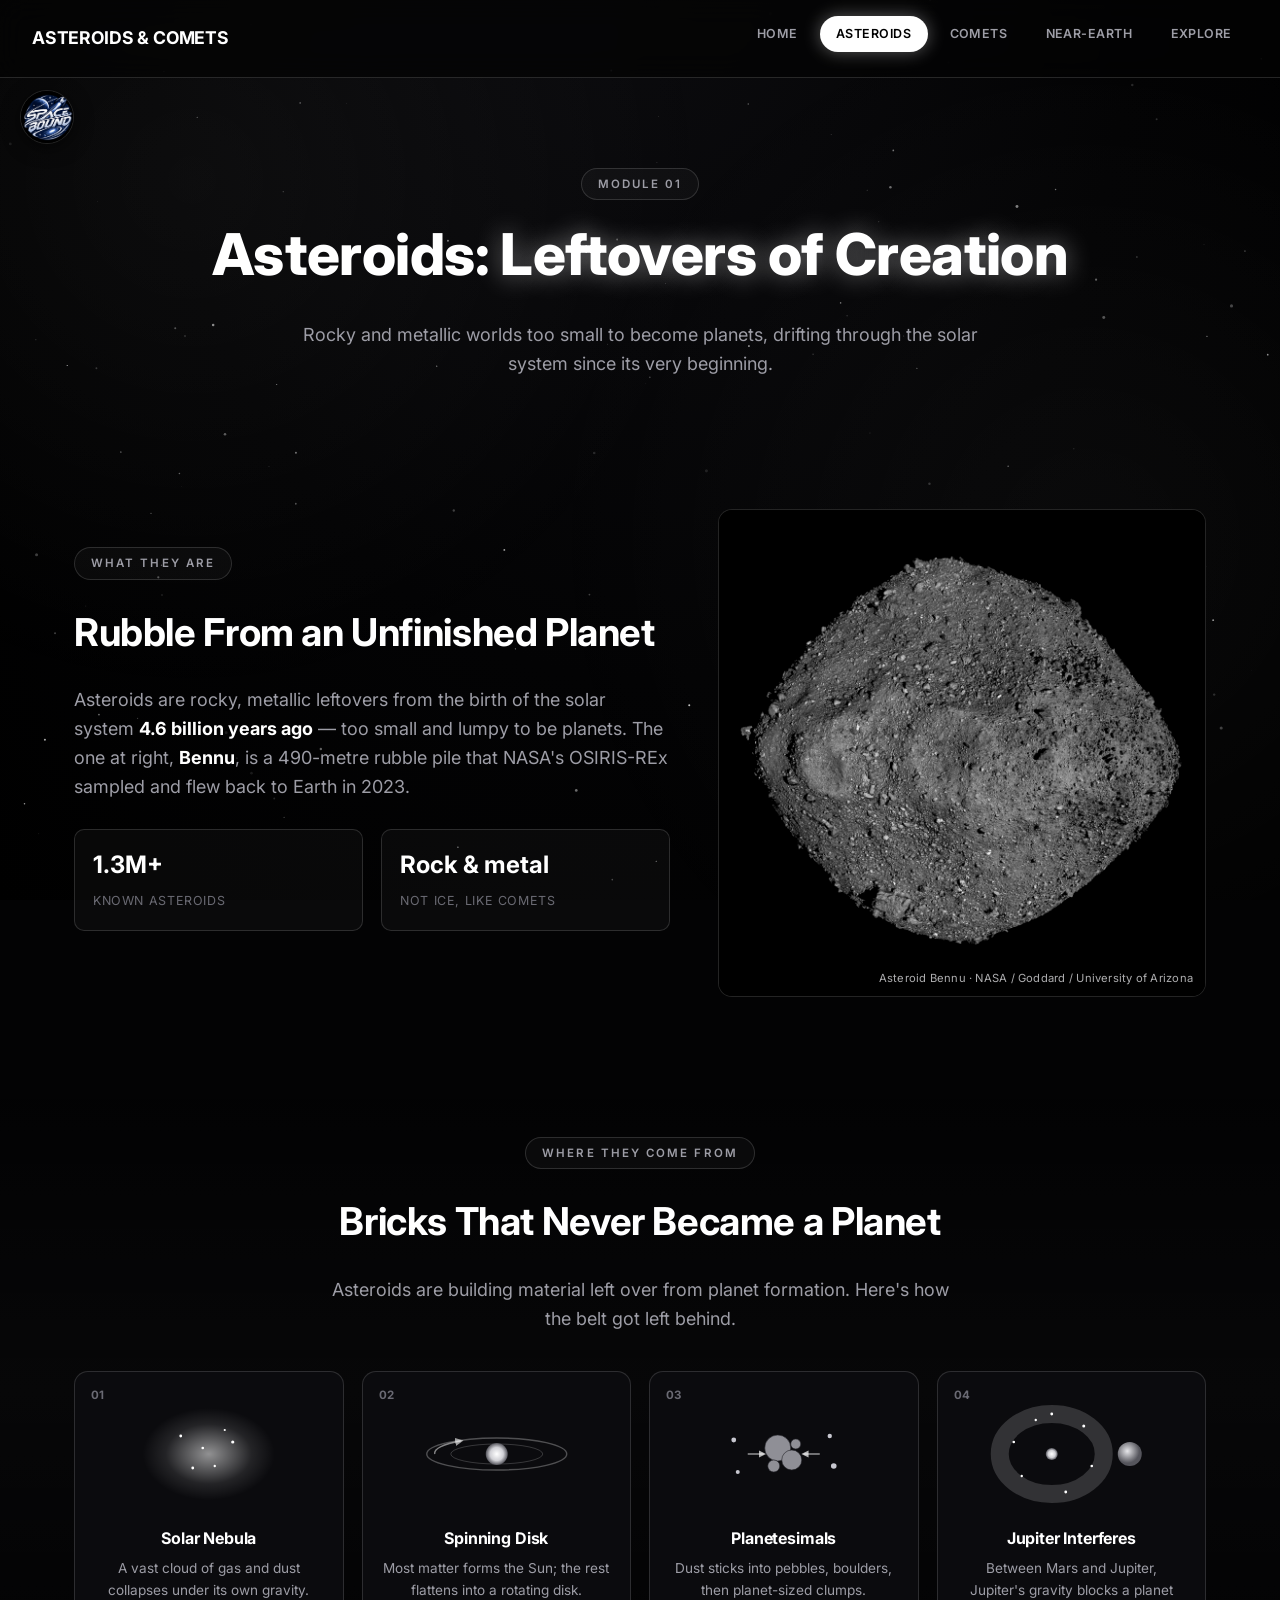
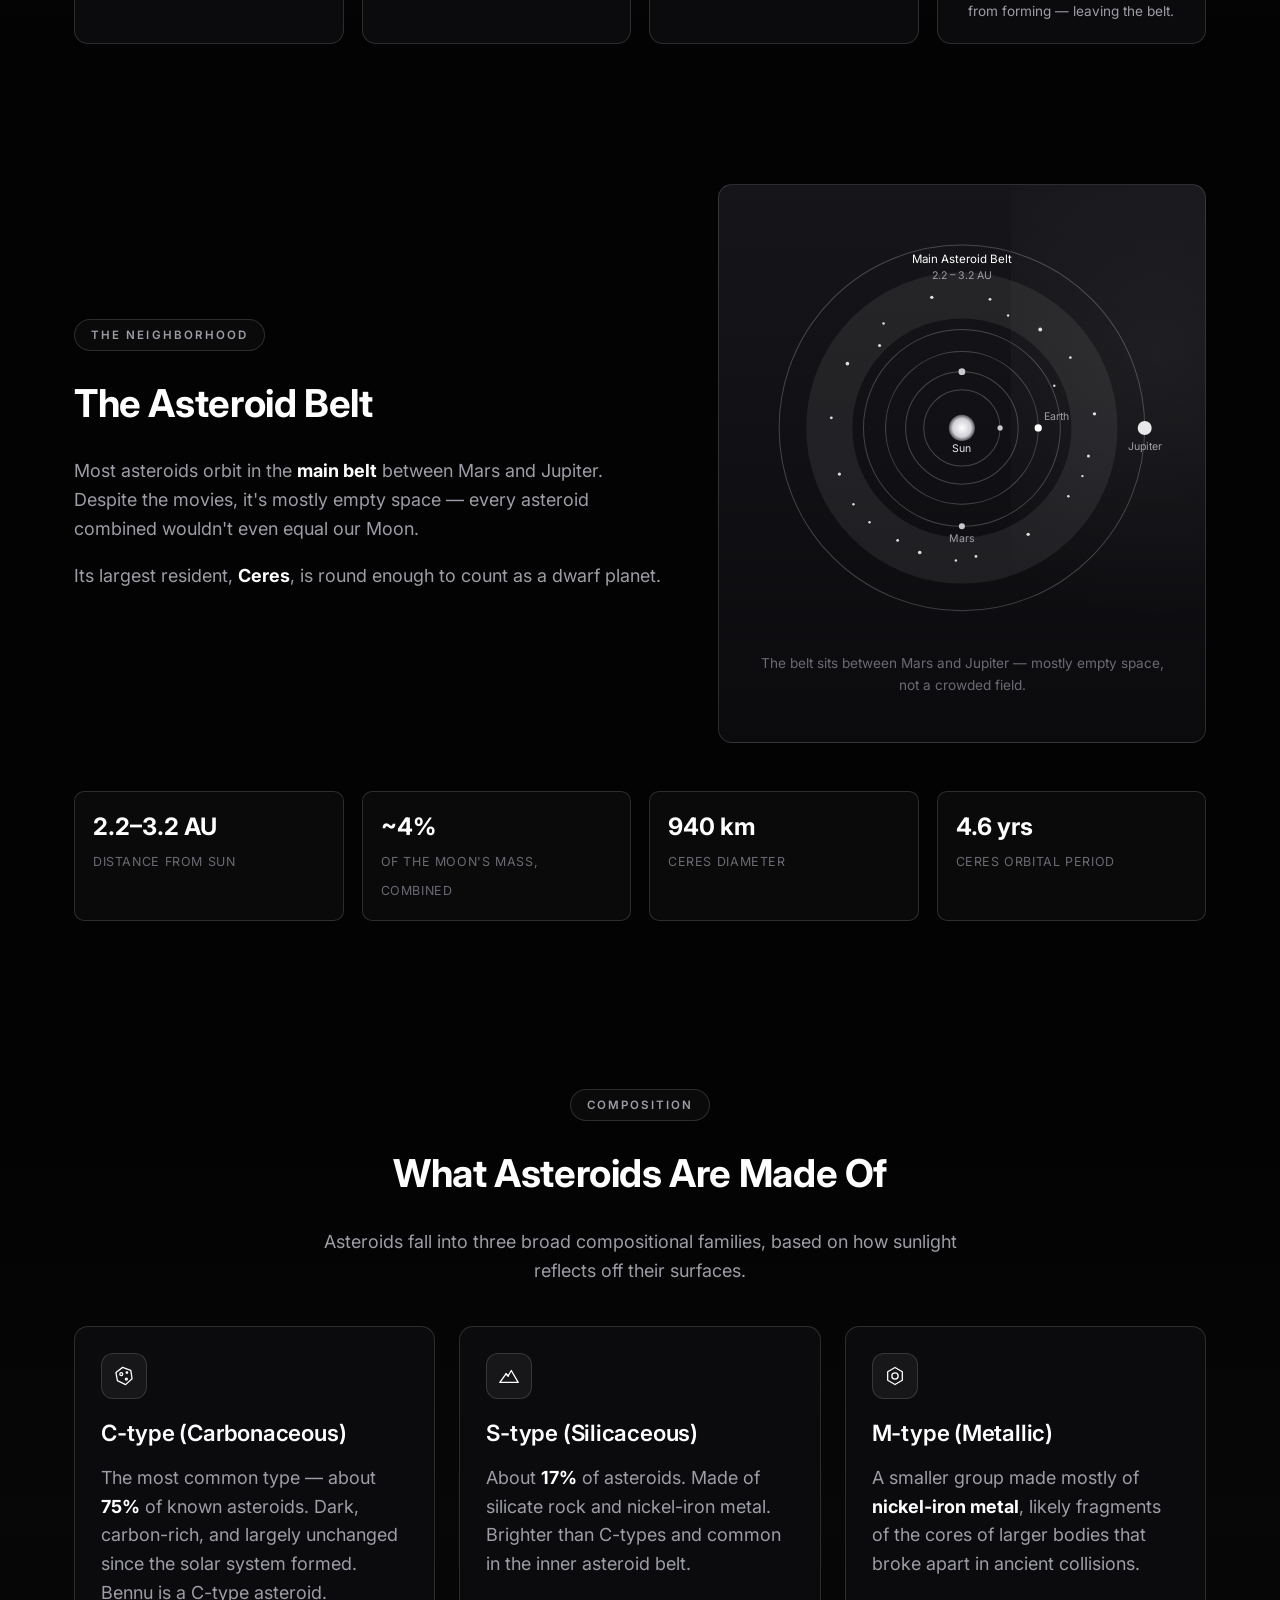
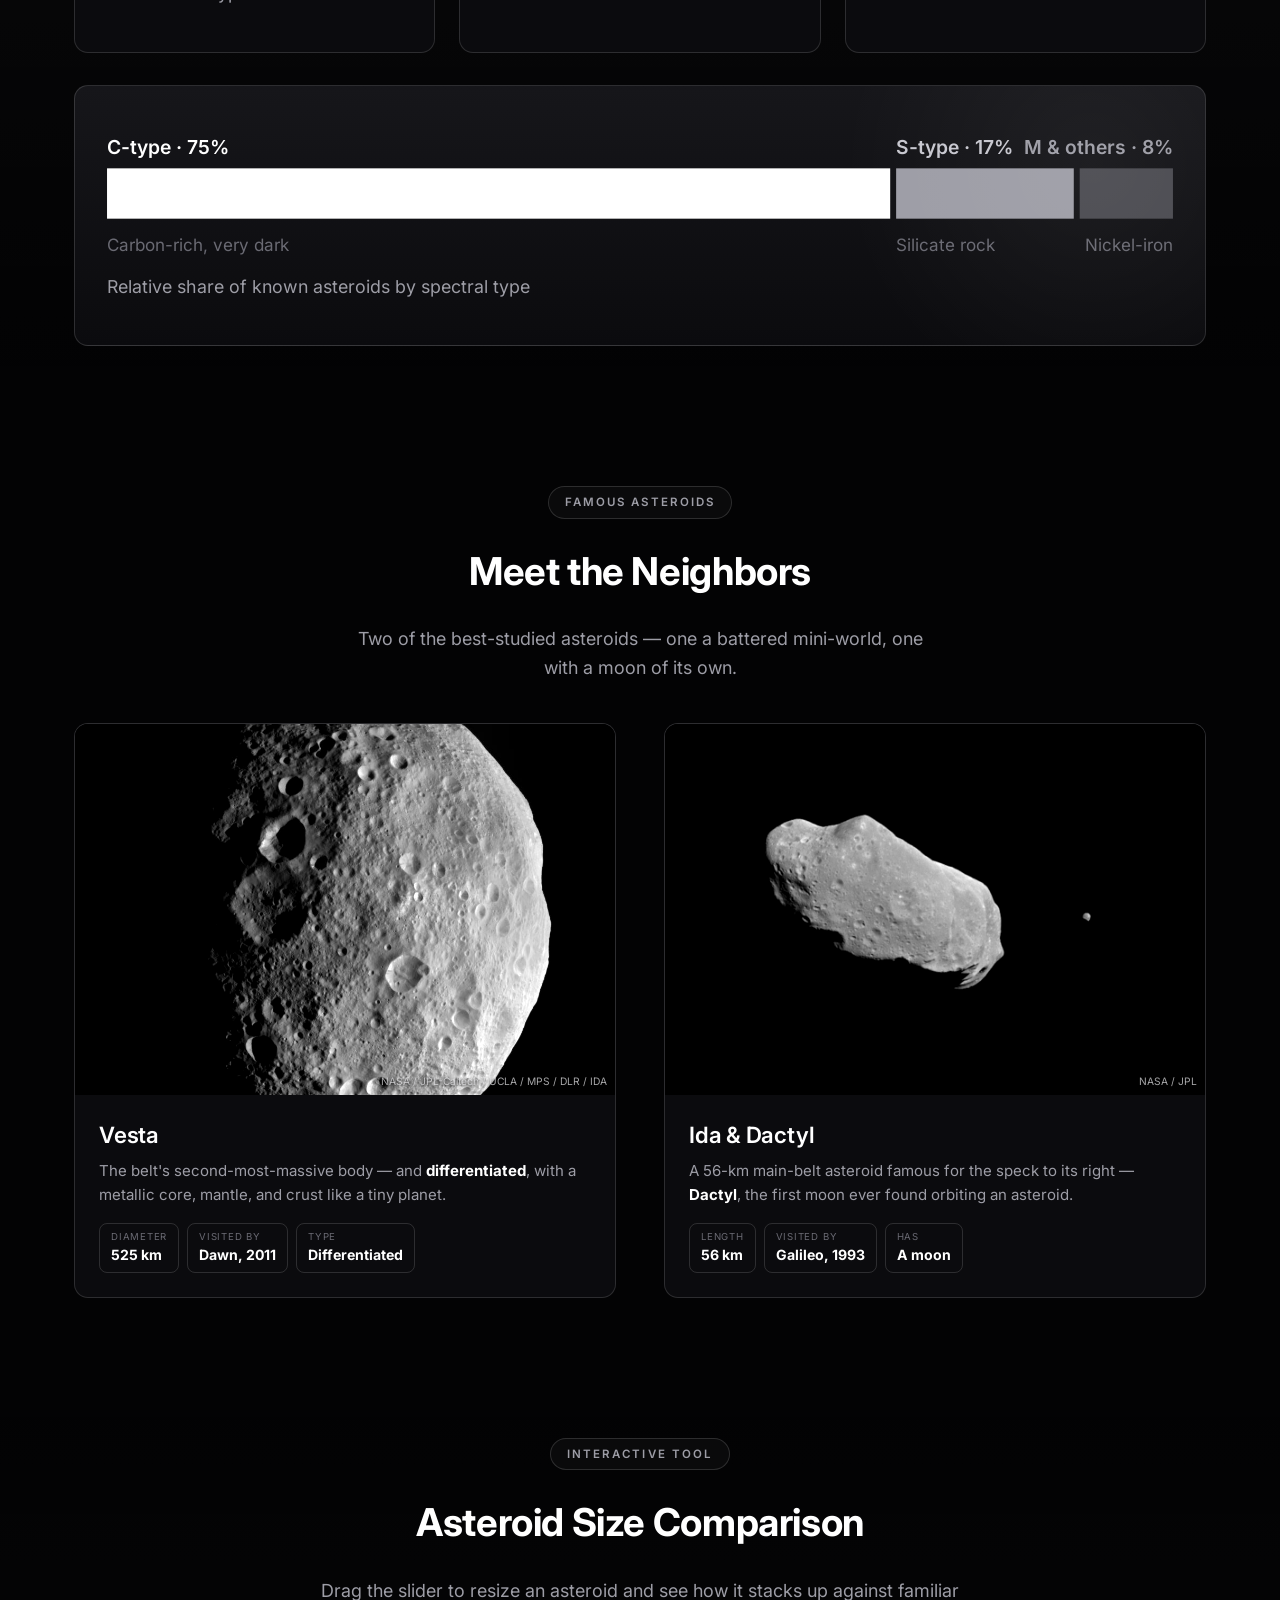
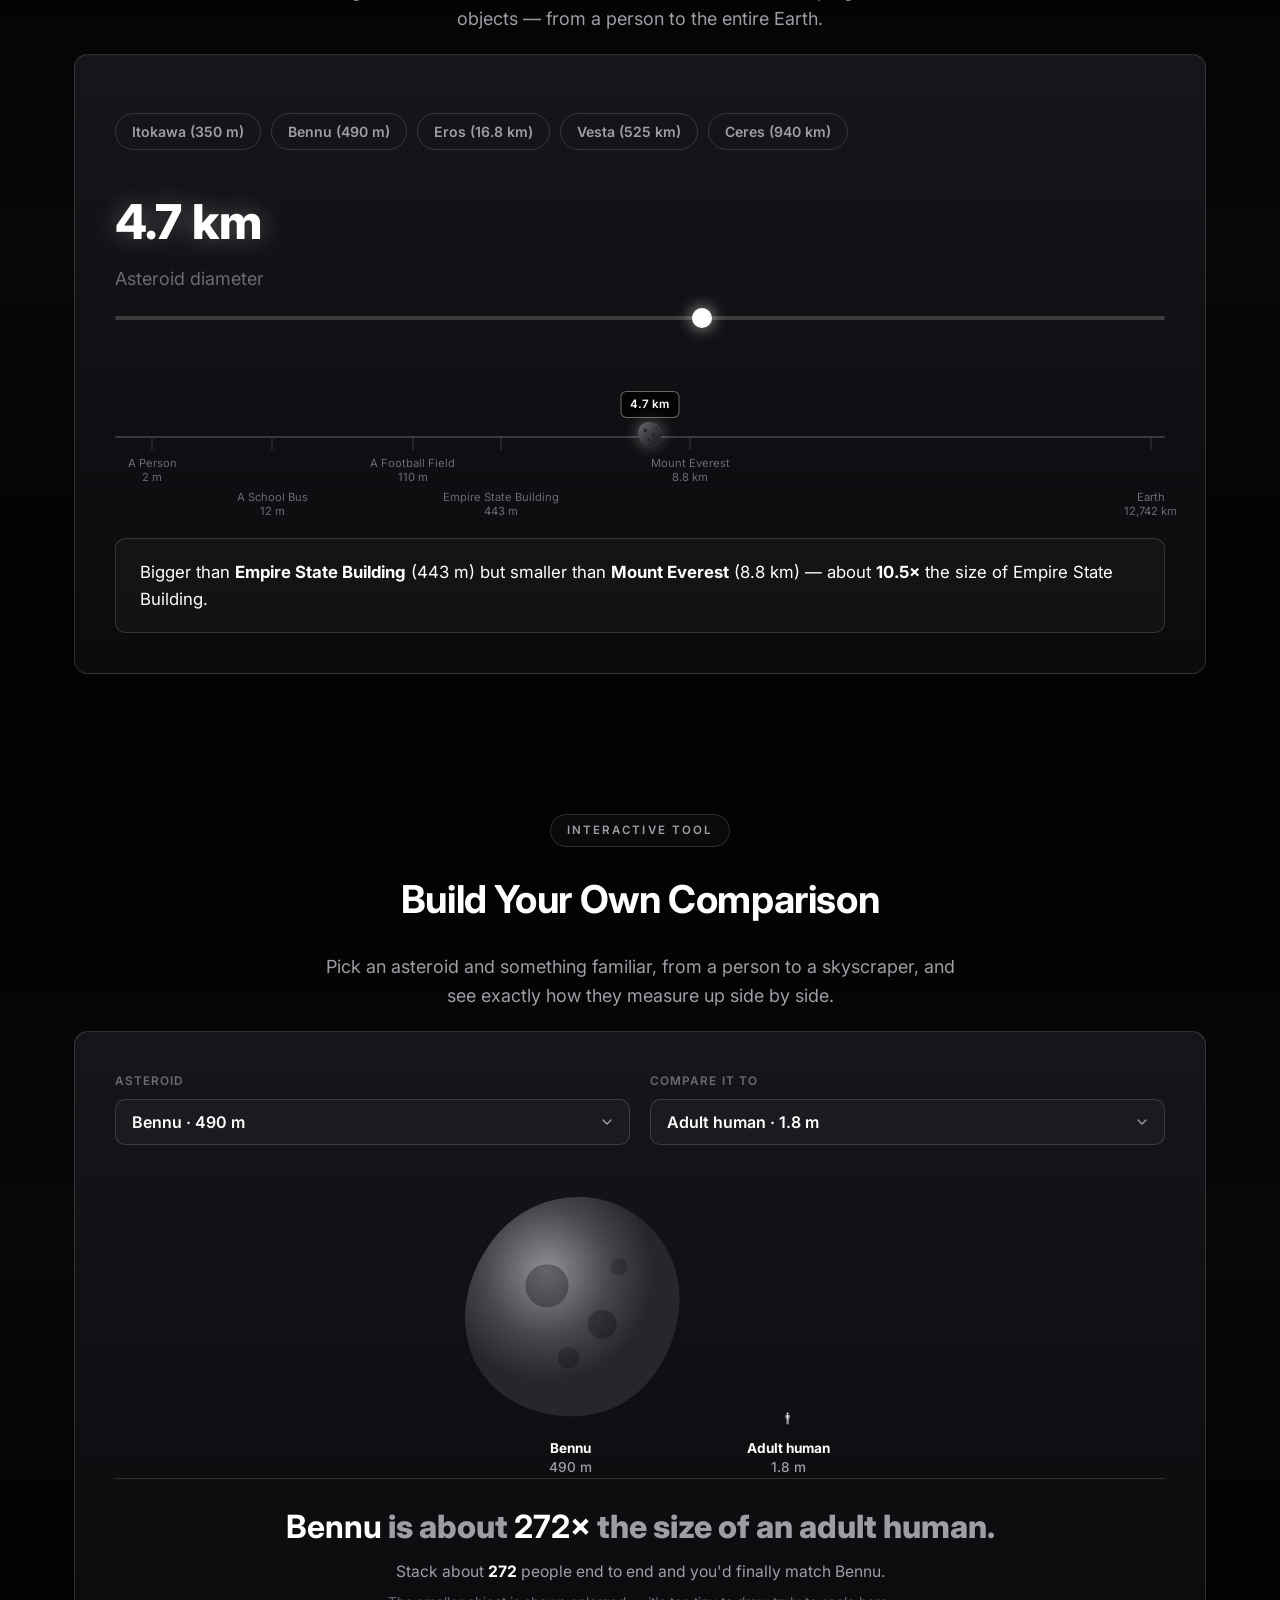
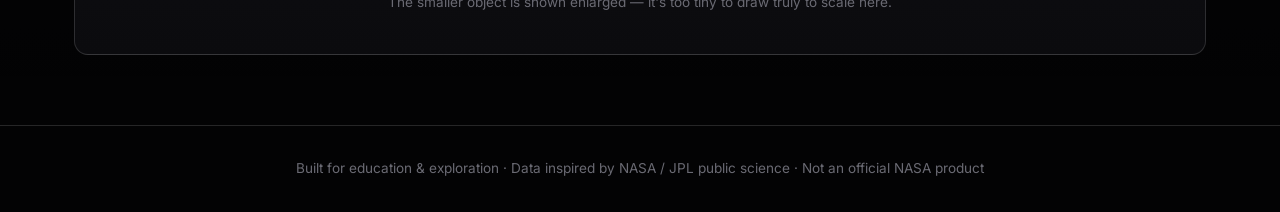
==== commit 2b130ad8: "Add circular Space Bound favicon; move badge under header - Generate a circular (transparent-corner)" ====
--- a/asteroids.html
+++ b/asteroids.html
@@ -4,6 +4,10 @@
 <meta charset="UTF-8">
 <meta name="viewport" content="width=device-width, initial-scale=1.0">
 <title>Asteroids &amp; Comets</title>
+<link rel="icon" href="favicon.ico" sizes="any">
+<link rel="icon" type="image/png" sizes="32x32" href="assets/img/favicon-32.png">
+<link rel="icon" type="image/png" sizes="16x16" href="assets/img/favicon-16.png">
+<link rel="apple-touch-icon" sizes="180x180" href="assets/img/apple-touch-icon.png">
 <meta name="description" content="What asteroids are, where they come from, the asteroid belt, their composition, and famous asteroids like Bennu and Vesta — with an interactive size comparison tool.">
 <link rel="preconnect" href="https://fonts.googleapis.com">
 <link href="https://fonts.googleapis.com/css2?family=Inter:wght@400;500;600;700;800;900&display=swap" rel="stylesheet">
--- a/css/style.css
+++ b/css/style.css
@@ -1115,15 +1115,15 @@
    ========================================================= */
 .sb-badge {
   position: fixed;
-  right: 18px;
-  bottom: 18px;
+  left: 20px;
+  top: 90px;
   width: 54px;
   height: 54px;
   border-radius: 50%;
   overflow: hidden;
   border: 1px solid var(--border);
   background: #000;
-  z-index: 200;
+  z-index: 90;
   box-shadow: 0 4px 18px rgba(0, 0, 0, 0.55);
   transition: transform 0.2s ease, box-shadow 0.2s ease, border-color 0.2s ease;
 }
@@ -1139,7 +1139,7 @@
   box-shadow: 0 0 0 3px rgba(255, 255, 255, 0.35);
 }
 @media (max-width: 600px) {
-  .sb-badge { width: 44px; height: 44px; right: 12px; bottom: 12px; }
+  .sb-badge { width: 44px; height: 44px; left: 12px; top: 80px; }
 }
 
 /* =========================================================
